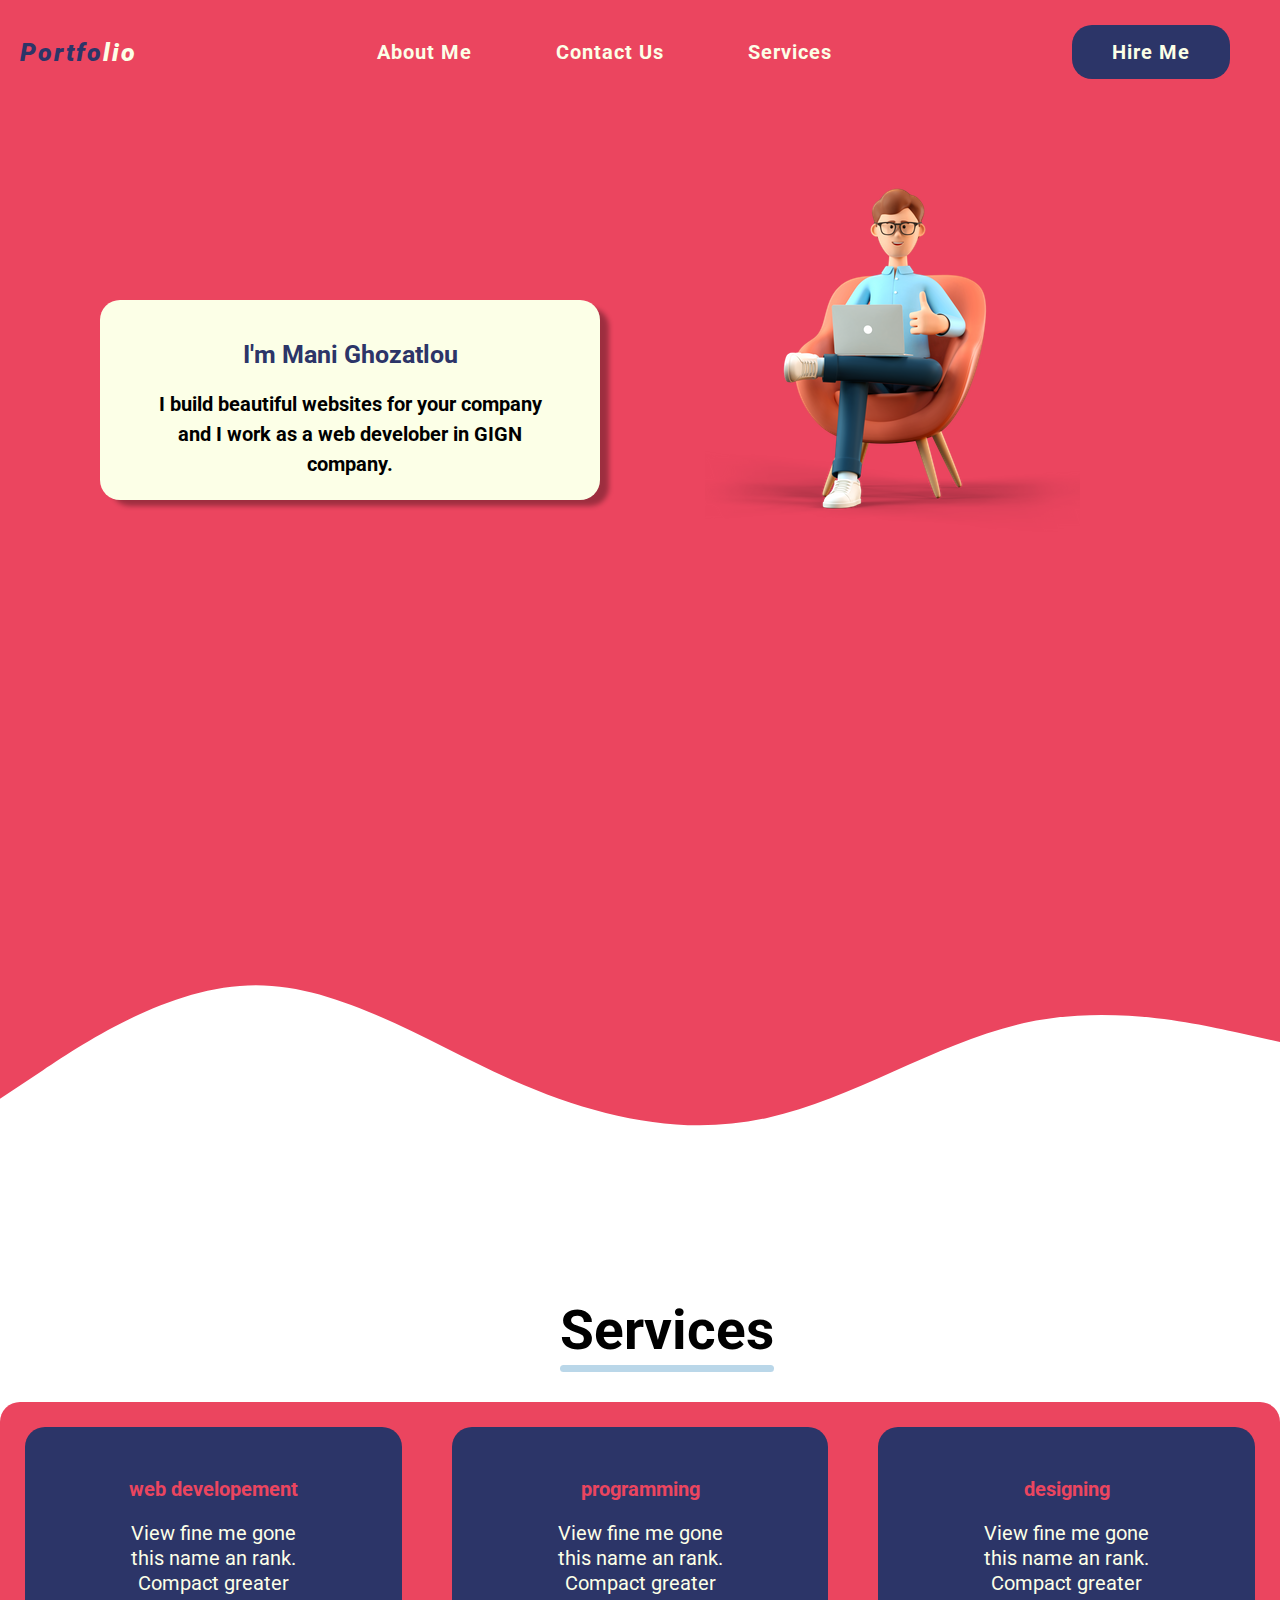
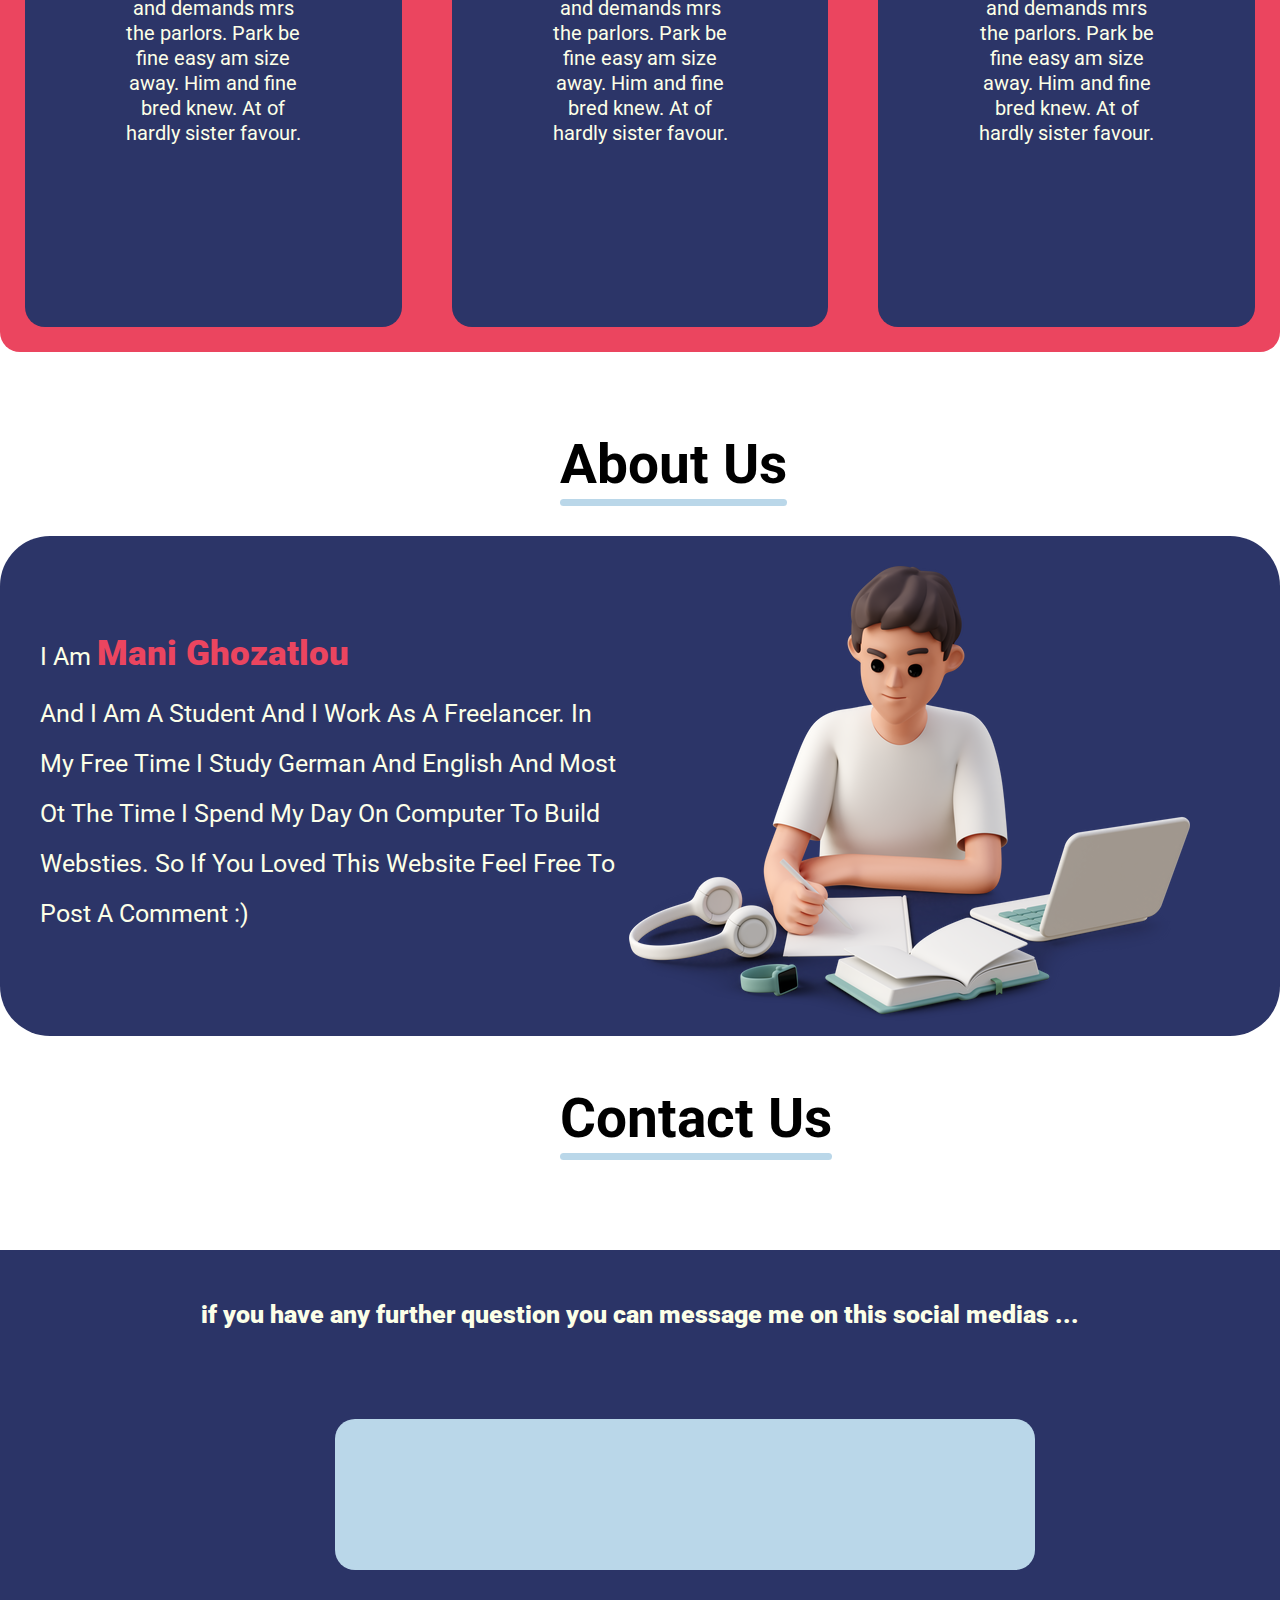
==== index.html @ 06bd89db "Update index.html" ====
<!DOCTYPE html>
<html lang="en">

<head>
    <meta charset="UTF-8">
    <meta http-equiv="X-UA-Compatible" content="IE=edge">
    <meta name="viewport" content="width=device-width, initial-scale=1.0">
    <title>portfolio</title>
    <link rel="stylesheet" href="styles.css">
    <link rel="preconnect" href="https://fonts.googleapis.com">
    <link rel="preconnect" href="https://fonts.gstatic.com" crossorigin>
    <link href="https://fonts.googleapis.com/css2?family=Roboto&display=swap" rel="stylesheet">
    <link rel="stylesheet" href="https://cdnjs.cloudflare.com/ajax/libs/font-awesome/6.2.1/css/all.min.css"
        integrity="sha512-MV7K8+y+gLIBoVD59lQIYicR65iaqukzvf/nwasF0nqhPay5w/9lJmVM2hMDcnK1OnMGCdVK+iQrJ7lzPJQd1w=="
        crossorigin="anonymous" referrerpolicy="no-referrer" />
    <link rel="icon" href="favicon.ico">
</head>

<body>
    <div class="header">
        <nav>
            <h3>Portfo<span>lio</span></h3>
            <ul>
                <li><a href="#about-sec">About Me</a></li>
                <li><a href="#contact-sec">Contact Us</a></li>
                <li><a href="#service-sec">Services</a></li>
            </ul>
            <a class="hire-btn" href="#">Hire Me</a>
        </nav>
        <div class="text-content">
            <h2>I'm Mani Ghozatlou</h2>
            <p>I build beautiful websites for your company and I work as a web develober in GIGN company.</p>
        </div>
        <img class="man-pic" src="man.png">
    </div>
    <img src="wave.svg">

    <!-----------services section-------------->

    <div id="service-sec" class="services">
        <h2 class="title">Services</h2>
        <div class="box">
            <div class="card">
                <i class="fa-regular fa-user"></i>
                <h3>web developement</h3>
                <p>View fine me gone this name an rank. Compact greater and demands mrs the parlors. Park be fine easy
                    am size away. Him and fine bred knew. At of hardly sister favour.</p>
            </div>
            <div class="card">
                <i class="fa-regular fa-bell"></i>
                <h3>programming</h3>
                <p>View fine me gone this name an rank. Compact greater and demands mrs the parlors. Park be fine easy
                    am size away. Him and fine bred knew. At of hardly sister favour.</p>
            </div>
            <div class="card">
                <i class="fa-solid fa-bars"></i>
                <h3>designing</h3>
                <p>View fine me gone this name an rank. Compact greater and demands mrs the parlors. Park be fine easy
                    am size away. Him and fine bred knew. At of hardly sister favour.</p>

            </div>
        </div>
    </div>

    <!-----------About us section-------------->

    <h2 class="title">About Us</h2>
    <div id="about-sec" class="about">
        <div class="container">
            <img src="study.png" alt="">
            <p>I am <span>Mani Ghozatlou</span><br> and i am a student and i work as a freelancer. in my free time i
                study german and english and most ot the time i spend my day on computer to build websties. so if you
                loved this website feel free to post a comment :) </p>
        </div>
    </div>
    <!-----------Contact us section-------------->

    <h2 class="title">Contact Us</h2>
    <div id="contact-sec" class="contact">
        <div class="contact-container">
            <p>if you have any further question you can message me on this social medias ... </p>
            <div class="social-icons-container">
               <a href="#"><i class="fa-brands fa-telegram"></i></a>
               <a href="#"> <i class="fa-brands fa-instagram"></i></a>
                <a href="#"><i class="fa-brands fa-whatsapp"></i></a>
               <a href="#"> <i class="fa-brands fa-discord"></i></a>
            </div>
        </div>

    </div>
</body>
</html>
---- styles.css ----
*{
    margin: 0;
    padding: 0;
    box-sizing: border-box;
    /* font-family: Arial, Helvetica, sans-serif; */
    font-family: 'Roboto', sans-serif;
    scroll-behavior: smooth;
}
.header{
    width: 100%;
    height: 100vh;
    background-color:#EB455F;
}
nav{
    display: flex;
    align-items: center;
    justify-content: space-between;

}
nav h3{
    color: #2C3568;
    margin-left: 20px;
    font-size: 25px;
    font-weight: 900;
    letter-spacing: 2px;
    font-style: italic;
}
nav span{
    color: #FCFFE7;
}
nav ul li{
    list-style-type: none;
    display: inline-block;
    padding: 40px;
    
}
nav ul li a{
    text-decoration: none;
    color: #FCFFE7;
    font-size: 20px;
    font-weight: bold;
    transition: .5s ease-in-out;
    letter-spacing: 1px;
}
nav ul li a:hover{
    color:#EB455F ;
    background-color: #FCFFE7;
    padding: 25px;
    border-radius: 20px;
}
.hire-btn{
    margin-right: 50px;
    text-decoration: none;
    color: #FCFFE7;
    padding: 15px 40px;
    background-color: #2C3568;
    border-radius: 20px;
    font-size: 20px;
    letter-spacing: 1px;
    font-weight: bold;
    transition: 0.5s ease-in-out ;
}
.hire-btn:hover{
    color: #2C3568;
    background-color: #FCFFE7;
}
.text-content{
    position: absolute;
    left: 100px;
    top: 300px;
    background-color:#FCFFE7;
    text-align: center;
    border-radius: 20px;
    padding: 40px;
    width: 500px;
    height: 200px;
    -webkit-box-shadow: 10px 7px 5px -1px rgba(0,0,0,0.33);
    -moz-box-shadow: 10px 7px 5px -1px rgba(0,0,0,0.33);
    box-shadow: 10px 7px 5px -1px rgba(0,0,0,0.33);
}
.text-content h2{
    margin-bottom: 20px;
    color: #2C3568;
    font-size: 25px;
    font-weight: bolder;
}
.text-content p{
    line-height: 30px;
    font-size:20px;
    font-weight: 700;
}
.man-pic{
    position:absolute;
    right: 200px;
}
/*-------------------------end of Main section--------------------------*/
.services{
    margin-top:10px;
    width: 100%;
    padding: 100px 0px 80px;
}
.title{
    
    display: inline-block;
    position: relative;
    left: 560px;
    text-align: center;
    padding-bottom: 10px;
    font-size: 55px;
    margin-bottom: 30px;
}
.title::before{
    content: "";
    position: absolute;
    background-color: #BAD7E9;
    border-radius: 20px;
    width: 100%;
    height: 7px;
    bottom: 0;
    left: 0;
    transition: width .5s ease-in-out;
}
.box{
    background-color:#EB455F;
    border-radius: 20px;
    display:flex;
    align-items: center;
    justify-content: center;
    min-height: 400px;
}
.card{
   background-color:#2C3568;
   height: 500px;
   width: 400px;
   padding: 50px 100px;
   border-radius: 20px;
   margin: 25px;
   position:relative;
   overflow: hidden;
   text-align: center;
   transition: .5s ease-in-out;
}
.card i {
    font-size: 30px;
    margin-bottom: 20px;
    color:#EB455F;
}
.card h3{
    margin-bottom: 20px;
    font-size: 20px;
    font-weight: bold;
    text-align: center;
    color: #EB455F;
}
.card p{
    line-height: 25px;
    text-align: center;
    font-size: 20px;
    color: #FCFFE7;
}
.card:hover{
    -webkit-box-shadow: 10px 7px 15px 0px rgba(0,0,0,0.75);
    -moz-box-shadow: 10px 7px 15px 0px rgba(0,0,0,0.75);
    box-shadow: 10px 7px 15px 0px rgba(0,0,0,0.75);
    cursor: pointer;

    
}
/*-------------------------end of Service section--------------------------*/
.about{
    width: 100%;
    height: 500px;
    border-radius: 50px;
    background-color: #2C3568;
    margin-bottom: 50px;
}
.container{
    display: flex;
    flex-direction: row-reverse;
    align-items: center;
    justify-content: center;
}
.container img{
    margin-top: 30px;
    margin-right: 90px;
}
.container p{
    text-transform: capitalize;
    margin-left: 40px;
    line-height: 2;
    color: #FCFFE7;
    font-size: 25px;
}
.container span{
    color:#EB455F ;
    font-size: 35px;
    font-weight: 900;
}
/*-------------------------end of About Us section--------------------------*/
.contact{
    background-color: #2B3467;
    padding-top: 50px;
    margin-top: 60px;
    width: 100%;
    height: 400px;
}
.contact-container p{
    color: #FCFFE7;
    text-align: center;
    font-size: 25px;
    font-weight: 900;
}
.social-icons-container{
    background-color: #BAD7E9;
    width: 700px;
    display: flex;
    align-items: center;
    justify-content: center;
    margin-top: 90px;
    position: absolute;
    left: 335px;
    padding: 40px 100px;
    border-radius: 20px;
}
.social-icons-container i{
    font-size: 60px;
    padding: 0 40px;
    transition: .5s ease-in-out;
}
.social-icons-container i:hover{
   transform: rotateY(180deg);
}
.social-icons-container a:nth-child(1) i{
    color:dodgerblue;
}
.social-icons-container a:nth-child(2) i{
    color: #EB455F;
}
.social-icons-container a:nth-child(3) i{
    color:limegreen;
}
.social-icons-container a:nth-child(4) i{
    color:blueviolet;
}
/*-------------------------end of Contact Us section--------------------------*/
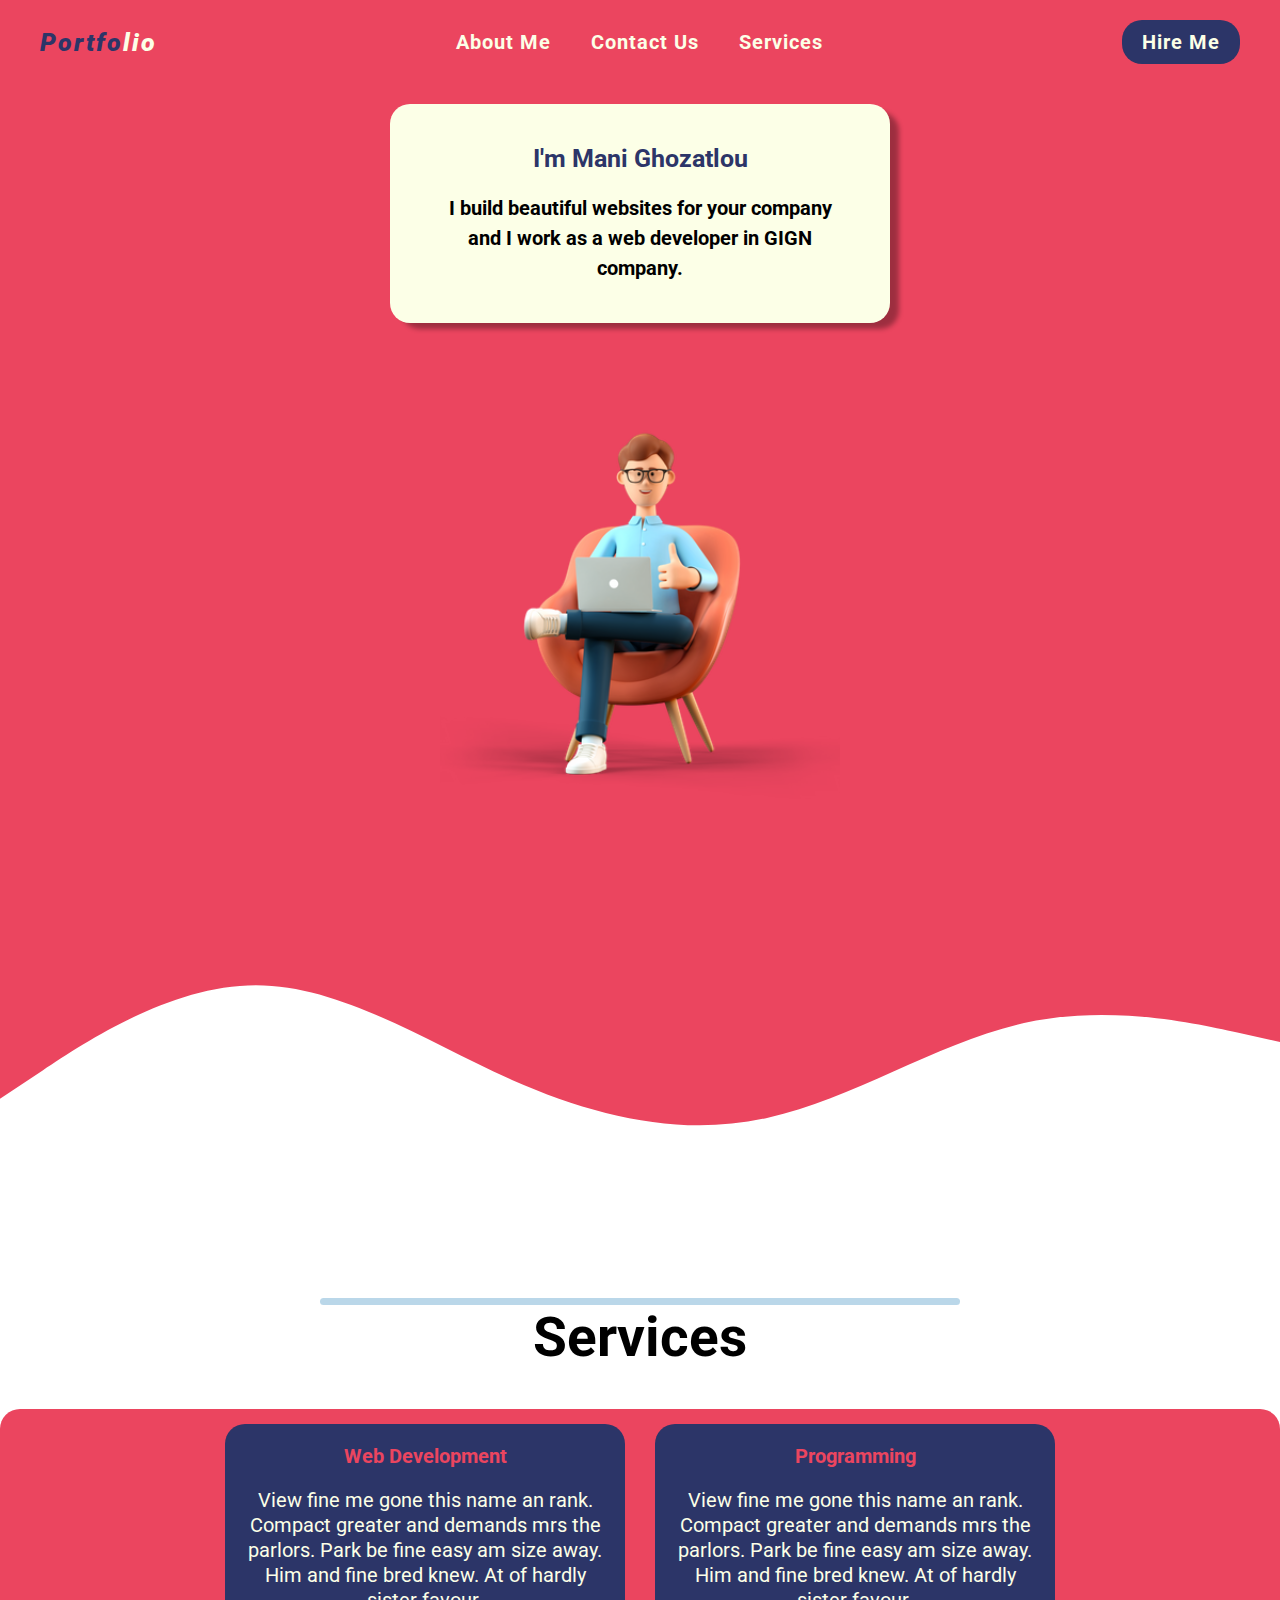
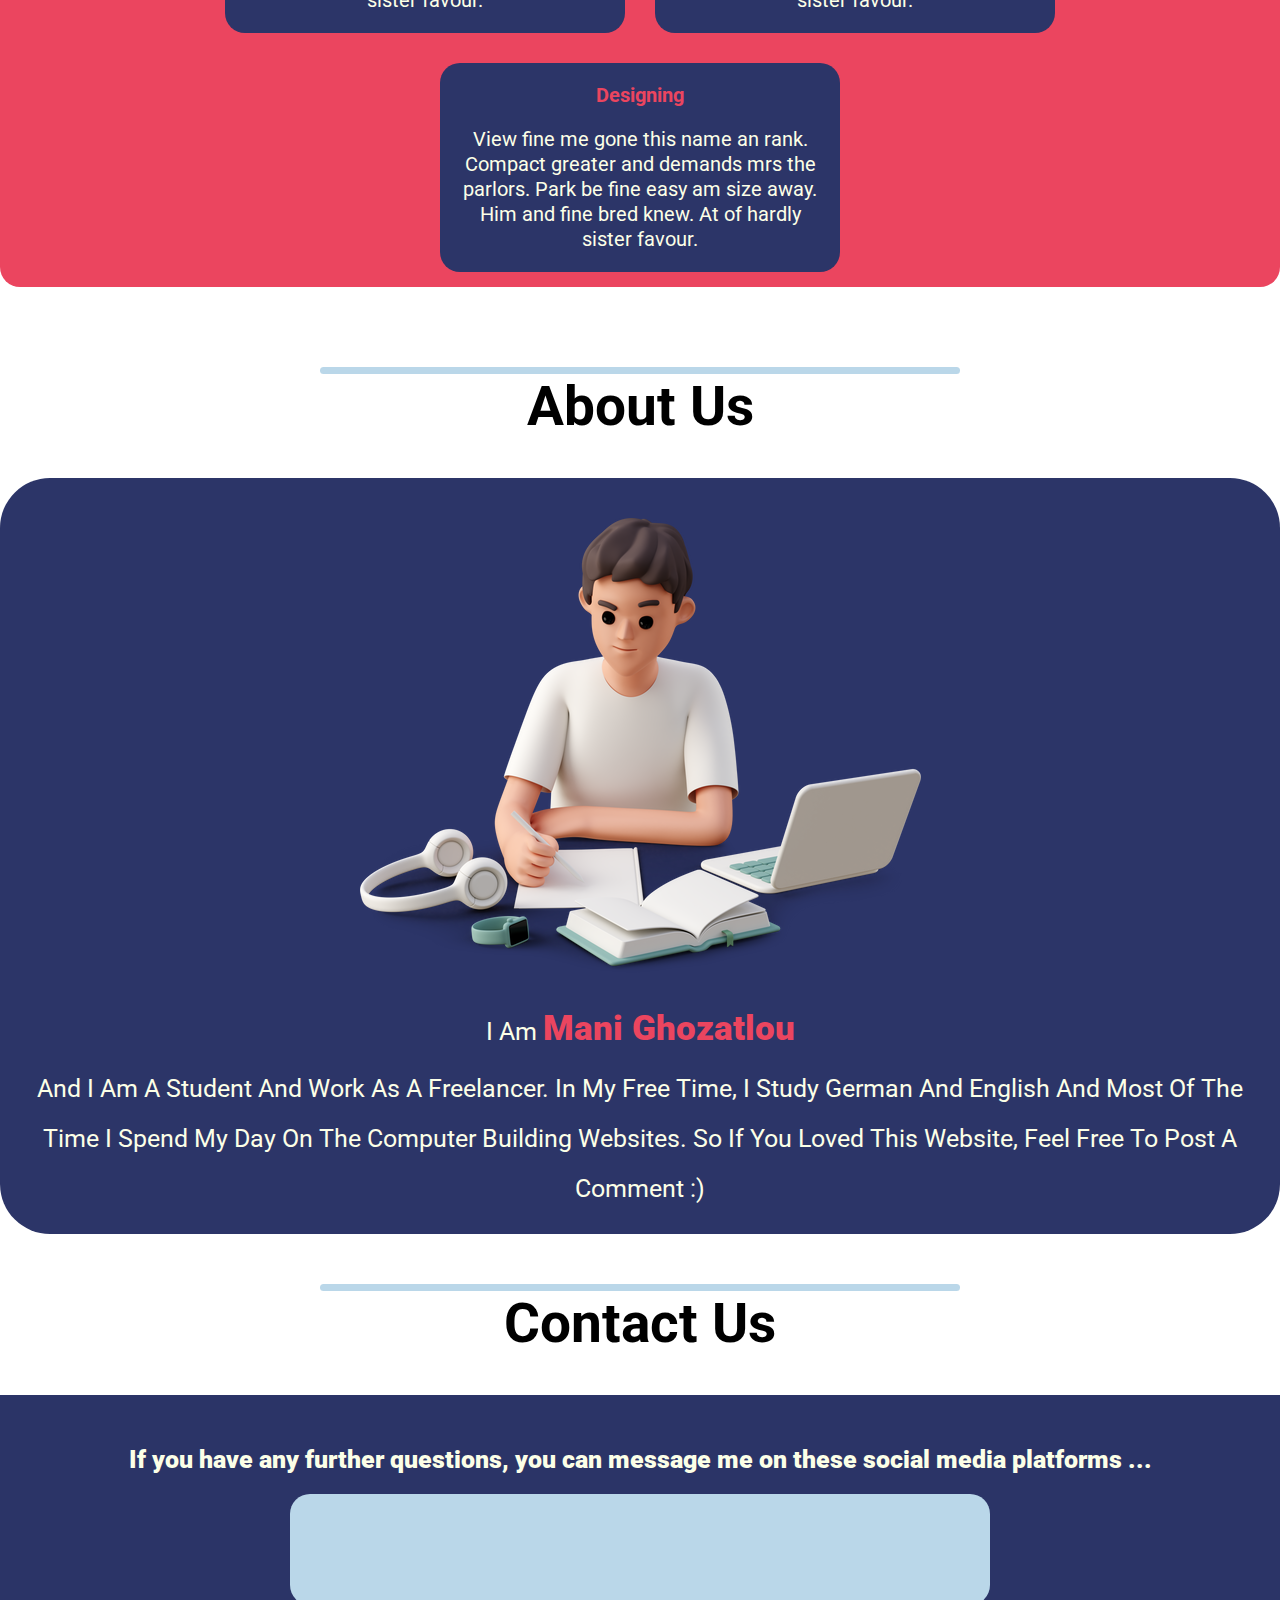
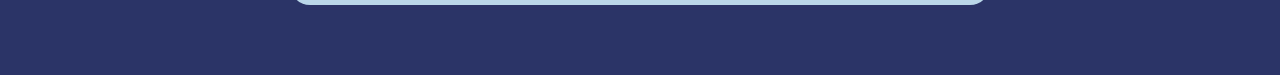
==== commit 6878245e: "index.html" ====
--- a/index.html
+++ b/index.html
@@ -5,7 +5,7 @@
     <meta charset="UTF-8">
     <meta http-equiv="X-UA-Compatible" content="IE=edge">
     <meta name="viewport" content="width=device-width, initial-scale=1.0">
-    <title>portfolio</title>
+    <title>Portfolio</title>
     <link rel="stylesheet" href="styles.css">
     <link rel="preconnect" href="https://fonts.googleapis.com">
     <link rel="preconnect" href="https://fonts.gstatic.com" crossorigin>
@@ -29,11 +29,11 @@
         </nav>
         <div class="text-content">
             <h2>I'm Mani Ghozatlou</h2>
-            <p>I build beautiful websites for your company and I work as a web develober in GIGN company.</p>
+            <p>I build beautiful websites for your company and I work as a web developer in GIGN company.</p>
         </div>
-        <img class="man-pic" src="man.png">
+        <img class="man-pic" src="man.png" alt="Man">
     </div>
-    <img src="wave.svg">
+    <img src="wave.svg" alt="Wave">
 
     <!-----------services section-------------->
 
@@ -42,22 +42,21 @@
         <div class="box">
             <div class="card">
                 <i class="fa-regular fa-user"></i>
-                <h3>web developement</h3>
+                <h3>Web Development</h3>
                 <p>View fine me gone this name an rank. Compact greater and demands mrs the parlors. Park be fine easy
                     am size away. Him and fine bred knew. At of hardly sister favour.</p>
             </div>
             <div class="card">
                 <i class="fa-regular fa-bell"></i>
-                <h3>programming</h3>
+                <h3>Programming</h3>
                 <p>View fine me gone this name an rank. Compact greater and demands mrs the parlors. Park be fine easy
                     am size away. Him and fine bred knew. At of hardly sister favour.</p>
             </div>
             <div class="card">
                 <i class="fa-solid fa-bars"></i>
-                <h3>designing</h3>
+                <h3>Designing</h3>
                 <p>View fine me gone this name an rank. Compact greater and demands mrs the parlors. Park be fine easy
                     am size away. Him and fine bred knew. At of hardly sister favour.</p>
-
             </div>
         </div>
     </div>
@@ -67,10 +66,10 @@
     <h2 class="title">About Us</h2>
     <div id="about-sec" class="about">
         <div class="container">
-            <img src="study.png" alt="">
-            <p>I am <span>Mani Ghozatlou</span><br> and i am a student and i work as a freelancer. in my free time i
-                study german and english and most ot the time i spend my day on computer to build websties. so if you
-                loved this website feel free to post a comment :) </p>
+            <img src="study.png" alt="Study">
+            <p>I am <span>Mani Ghozatlou</span><br> and I am a student and work as a freelancer. In my free time, I
+                study German and English and most of the time I spend my day on the computer building websites. So if you
+                loved this website, feel free to post a comment :)</p>
         </div>
     </div>
     <!-----------Contact us section-------------->
@@ -78,15 +77,14 @@
     <h2 class="title">Contact Us</h2>
     <div id="contact-sec" class="contact">
         <div class="contact-container">
-            <p>if you have any further question you can message me on this social medias ... </p>
+            <p>If you have any further questions, you can message me on these social media platforms ... </p>
             <div class="social-icons-container">
                <a href="#"><i class="fa-brands fa-telegram"></i></a>
-               <a href="#"> <i class="fa-brands fa-instagram"></i></a>
+               <a href="#"><i class="fa-brands fa-instagram"></i></a>
                 <a href="#"><i class="fa-brands fa-whatsapp"></i></a>
-               <a href="#"> <i class="fa-brands fa-discord"></i></a>
+               <a href="#"><i class="fa-brands fa-discord"></i></a>
             </div>
         </div>
-
     </div>
 </body>
 </html>
--- a/styles.css
+++ b/styles.css
@@ -1,23 +1,23 @@
-*{
+* {
     margin: 0;
     padding: 0;
     box-sizing: border-box;
-    /* font-family: Arial, Helvetica, sans-serif; */
     font-family: 'Roboto', sans-serif;
     scroll-behavior: smooth;
 }
-.header{
+.header {
     width: 100%;
     height: 100vh;
-    background-color:#EB455F;
-}
-nav{
+    background-color: #EB455F;
+}
+nav {
     display: flex;
     align-items: center;
     justify-content: space-between;
-
-}
-nav h3{
+    flex-wrap: wrap;
+    padding: 20px;
+}
+nav h3 {
     color: #2C3568;
     margin-left: 20px;
     font-size: 25px;
@@ -25,16 +25,20 @@
     letter-spacing: 2px;
     font-style: italic;
 }
-nav span{
-    color: #FCFFE7;
-}
-nav ul li{
+nav span {
+    color: #FCFFE7;
+}
+nav ul {
+    display: flex;
+    flex-wrap: wrap;
+    margin: 0;
+    padding: 0;
+}
+nav ul li {
     list-style-type: none;
-    display: inline-block;
-    padding: 40px;
-    
-}
-nav ul li a{
+    padding: 10px 20px;
+}
+nav ul li a {
     text-decoration: none;
     color: #FCFFE7;
     font-size: 20px;
@@ -42,204 +46,280 @@
     transition: .5s ease-in-out;
     letter-spacing: 1px;
 }
-nav ul li a:hover{
-    color:#EB455F ;
+nav ul li a:hover {
+    color: #EB455F;
     background-color: #FCFFE7;
-    padding: 25px;
-    border-radius: 20px;
-}
-.hire-btn{
-    margin-right: 50px;
+    padding: 10px 20px;
+    border-radius: 20px;
+}
+.hire-btn {
+    margin-right: 20px;
     text-decoration: none;
     color: #FCFFE7;
-    padding: 15px 40px;
+    padding: 10px 20px;
     background-color: #2C3568;
     border-radius: 20px;
     font-size: 20px;
     letter-spacing: 1px;
     font-weight: bold;
-    transition: 0.5s ease-in-out ;
-}
-.hire-btn:hover{
+    transition: 0.5s ease-in-out;
+}
+.hire-btn:hover {
     color: #2C3568;
     background-color: #FCFFE7;
 }
-.text-content{
-    position: absolute;
-    left: 100px;
-    top: 300px;
-    background-color:#FCFFE7;
+.text-content {
+    background-color: #FCFFE7;
     text-align: center;
     border-radius: 20px;
     padding: 40px;
-    width: 500px;
-    height: 200px;
-    -webkit-box-shadow: 10px 7px 5px -1px rgba(0,0,0,0.33);
-    -moz-box-shadow: 10px 7px 5px -1px rgba(0,0,0,0.33);
-    box-shadow: 10px 7px 5px -1px rgba(0,0,0,0.33);
-}
-.text-content h2{
+    width: 90%;
+    max-width: 500px;
+    margin: 20px auto;
+    box-shadow: 10px 7px 5px -1px rgba(0, 0, 0, 0.33);
+}
+.text-content h2 {
     margin-bottom: 20px;
     color: #2C3568;
     font-size: 25px;
     font-weight: bolder;
 }
-.text-content p{
+.text-content p {
     line-height: 30px;
-    font-size:20px;
+    font-size: 20px;
     font-weight: 700;
 }
-.man-pic{
-    position:absolute;
-    right: 200px;
-}
-/*-------------------------end of Main section--------------------------*/
-.services{
-    margin-top:10px;
+.man-pic {
+    width: 100%;
+    max-width: 400px;
+    margin: 20px auto;
+    display: block;
+}
+.services {
+    margin-top: 10px;
     width: 100%;
     padding: 100px 0px 80px;
 }
-.title{
-    
-    display: inline-block;
-    position: relative;
-    left: 560px;
+.title {
     text-align: center;
     padding-bottom: 10px;
     font-size: 55px;
     margin-bottom: 30px;
 }
-.title::before{
+.title::before {
     content: "";
-    position: absolute;
+    display: block;
+    margin: 0 auto;
     background-color: #BAD7E9;
     border-radius: 20px;
-    width: 100%;
+    width: 50%;
     height: 7px;
-    bottom: 0;
-    left: 0;
     transition: width .5s ease-in-out;
 }
-.box{
-    background-color:#EB455F;
-    border-radius: 20px;
-    display:flex;
+.box {
+    background-color: #EB455F;
+    border-radius: 20px;
+    display: flex;
+    flex-wrap: wrap;
     align-items: center;
     justify-content: center;
     min-height: 400px;
 }
-.card{
-   background-color:#2C3568;
-   height: 500px;
-   width: 400px;
-   padding: 50px 100px;
-   border-radius: 20px;
-   margin: 25px;
-   position:relative;
-   overflow: hidden;
-   text-align: center;
-   transition: .5s ease-in-out;
+.card {
+    background-color: #2C3568;
+    height: auto;
+    width: 90%;
+    max-width: 400px;
+    padding: 20px;
+    border-radius: 20px;
+    margin: 15px;
+    text-align: center;
+    transition: .5s ease-in-out;
 }
 .card i {
     font-size: 30px;
     margin-bottom: 20px;
-    color:#EB455F;
-}
-.card h3{
+    color: #EB455F;
+}
+.card h3 {
     margin-bottom: 20px;
     font-size: 20px;
     font-weight: bold;
     text-align: center;
     color: #EB455F;
 }
-.card p{
+.card p {
     line-height: 25px;
     text-align: center;
     font-size: 20px;
     color: #FCFFE7;
 }
-.card:hover{
-    -webkit-box-shadow: 10px 7px 15px 0px rgba(0,0,0,0.75);
-    -moz-box-shadow: 10px 7px 15px 0px rgba(0,0,0,0.75);
-    box-shadow: 10px 7px 15px 0px rgba(0,0,0,0.75);
+.card:hover {
+    box-shadow: 10px 7px 15px 0px rgba(0, 0, 0, 0.75);
     cursor: pointer;
-
-    
-}
-/*-------------------------end of Service section--------------------------*/
-.about{
-    width: 100%;
-    height: 500px;
+}
+.about {
+    width: 100%;
     border-radius: 50px;
     background-color: #2C3568;
     margin-bottom: 50px;
-}
-.container{
-    display: flex;
-    flex-direction: row-reverse;
+    padding: 20px;
+}
+.container {
+    display: flex;
+    flex-direction: column;
+    align-items: center;
+    text-align: center;
+}
+.container img {
+    max-width: 100%;
+    height: auto;
+    margin: 20px 0;
+}
+.container p {
+    text-transform: capitalize;
+    line-height: 2;
+    color: #FCFFE7;
+    font-size: 25px;
+}
+.container span {
+    color: #EB455F;
+    font-size: 35px;
+    font-weight: 900;
+}
+.contact {
+    background-color: #2B3467;
+    padding: 50px 20px;
+    width: 100%;
+    height: auto;
+}
+.contact-container p {
+    color: #FCFFE7;
+    text-align: center;
+    font-size: 25px;
+    font-weight: 900;
+}
+.social-icons-container {
+    background-color: #BAD7E9;
+    width: 90%;
+    max-width: 700px;
+    display: flex;
     align-items: center;
     justify-content: center;
-}
-.container img{
-    margin-top: 30px;
-    margin-right: 90px;
-}
-.container p{
-    text-transform: capitalize;
-    margin-left: 40px;
-    line-height: 2;
-    color: #FCFFE7;
-    font-size: 25px;
-}
-.container span{
-    color:#EB455F ;
-    font-size: 35px;
-    font-weight: 900;
-}
-/*-------------------------end of About Us section--------------------------*/
-.contact{
-    background-color: #2B3467;
-    padding-top: 50px;
-    margin-top: 60px;
-    width: 100%;
-    height: 400px;
-}
-.contact-container p{
-    color: #FCFFE7;
-    text-align: center;
-    font-size: 25px;
-    font-weight: 900;
-}
-.social-icons-container{
-    background-color: #BAD7E9;
-    width: 700px;
-    display: flex;
-    align-items: center;
-    justify-content: center;
-    margin-top: 90px;
-    position: absolute;
-    left: 335px;
-    padding: 40px 100px;
-    border-radius: 20px;
-}
-.social-icons-container i{
+    margin: 20px auto;
+    padding: 20px;
+    border-radius: 20px;
+}
+.social-icons-container i {
     font-size: 60px;
-    padding: 0 40px;
+    padding: 0 20px;
     transition: .5s ease-in-out;
 }
-.social-icons-container i:hover{
-   transform: rotateY(180deg);
-}
-.social-icons-container a:nth-child(1) i{
-    color:dodgerblue;
-}
-.social-icons-container a:nth-child(2) i{
-    color: #EB455F;
-}
-.social-icons-container a:nth-child(3) i{
-    color:limegreen;
-}
-.social-icons-container a:nth-child(4) i{
-    color:blueviolet;
-}
-/*-------------------------end of Contact Us section--------------------------*/
+.social-icons-container i:hover {
+    transform: rotateY(180deg);
+}
+.social-icons-container a:nth-child(1) i {
+    color: dodgerblue;
+}
+.social-icons-container a:nth-child(2) i {
+    color: #EB455F;
+}
+.social-icons-container a:nth-child(3) i {
+    color: limegreen;
+}
+.social-icons-container a:nth-child(4) i {
+    color: blueviolet;
+}
+
+/* Media Queries */
+@media (max-width: 768px) {
+    .text-content {
+        left: 10px;
+        right: 10px;
+        width: auto;
+    }
+
+    .title {
+        font-size: 40px;
+    }
+
+    nav ul {
+        flex-direction: column;
+    }
+
+    nav ul li {
+        padding: 10px;
+    }
+
+    nav ul li a {
+        font-size: 18px;
+    }
+
+    .hire-btn {
+        margin: 20px auto;
+        padding: 10px 20px;
+    }
+
+    .box {
+        flex-direction: column;
+        padding: 10px;
+    }
+
+    .contact-container p {
+        font-size: 20px;
+    }
+
+    .social-icons-container {
+        width: auto;
+        padding: 20px;
+    }
+
+    .social-icons-container i {
+        font-size: 40px;
+        padding: 0 10px;
+    }
+}
+
+@media (max-width: 480px) {
+    nav h3 {
+        font-size: 20px;
+        margin-left: 10px;
+    }
+
+    .title {
+        font-size: 30px;
+    }
+
+    .text-content h2 {
+        font-size: 20px;
+    }
+
+    .text-content p {
+        font-size: 18px;
+    }
+
+    .card h3 {
+        font-size: 18px;
+    }
+
+    .card p {
+        font-size: 18px;
+    }
+
+    .container p {
+        font-size: 20px;
+    }
+
+    .container span {
+        font-size: 25px;
+    }
+
+    .contact-container p {
+        font-size: 18px;
+    }
+
+    .social-icons-container i {
+        font-size: 30px;
+        padding: 0 5px;
+    }
+}
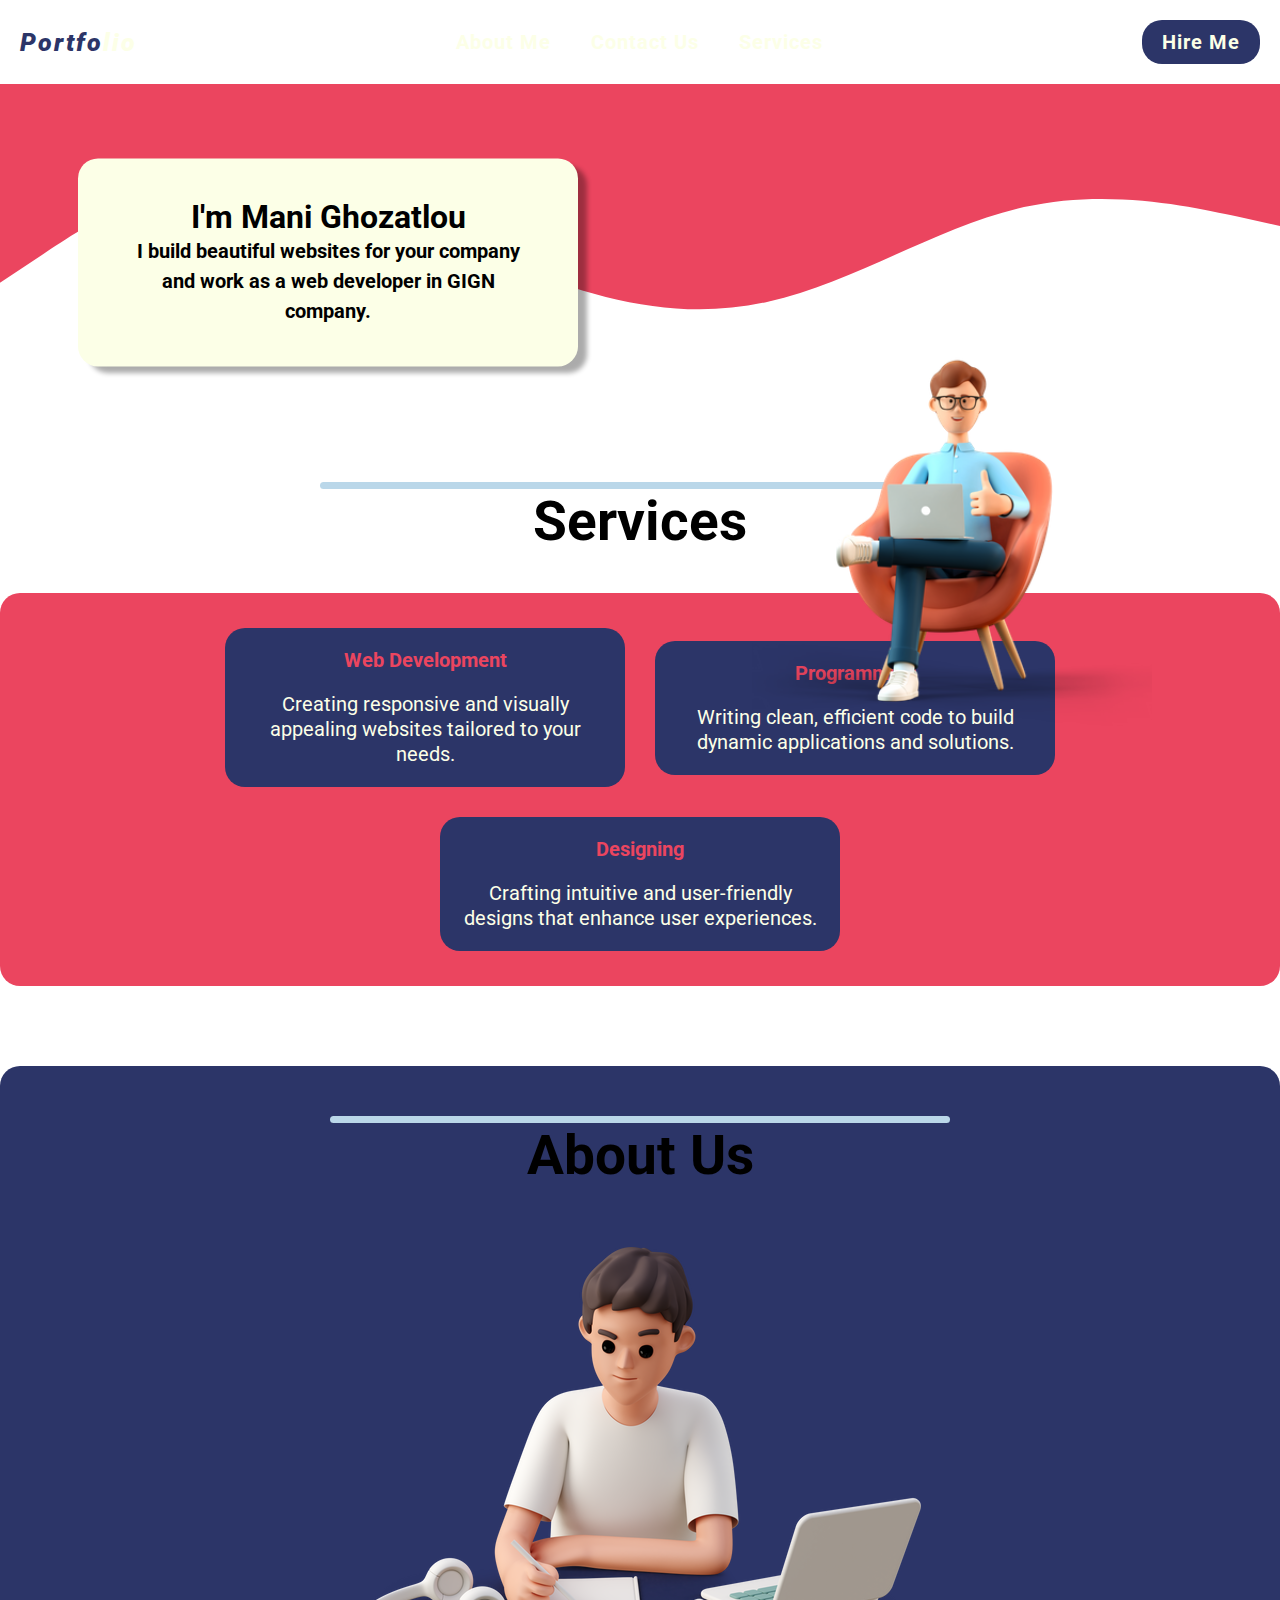
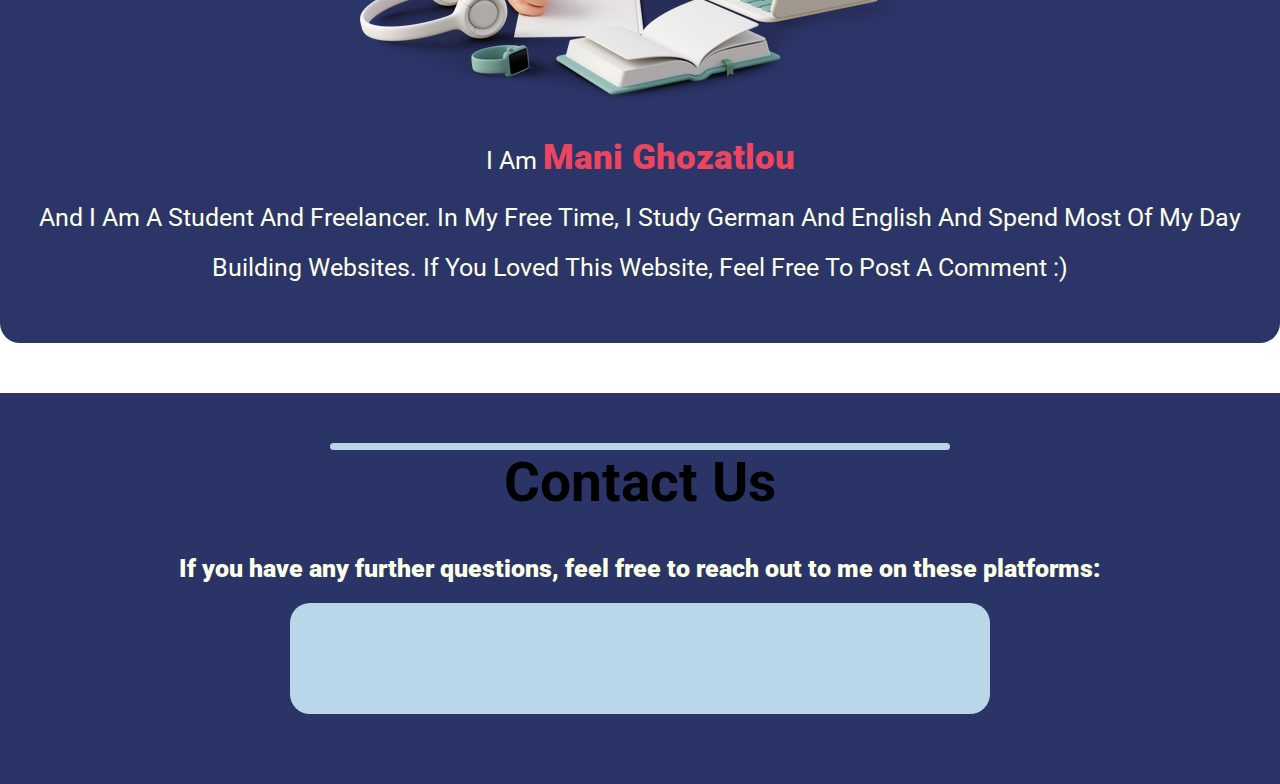
==== commit 5e41d3a4: "index.html" ====
--- a/index.html
+++ b/index.html
@@ -5,6 +5,8 @@
     <meta charset="UTF-8">
     <meta http-equiv="X-UA-Compatible" content="IE=edge">
     <meta name="viewport" content="width=device-width, initial-scale=1.0">
+    <meta name="description" content="Portfolio of Mani Ghozatlou, a web developer and freelancer.">
+    <meta name="keywords" content="portfolio, web developer, freelancer, Mani Ghozatlou">
     <title>Portfolio</title>
     <link rel="stylesheet" href="styles.css">
     <link rel="preconnect" href="https://fonts.googleapis.com">
@@ -17,7 +19,7 @@
 </head>
 
 <body>
-    <div class="header">
+    <header>
         <nav>
             <h3>Portfo<span>lio</span></h3>
             <ul>
@@ -28,63 +30,55 @@
             <a class="hire-btn" href="#">Hire Me</a>
         </nav>
         <div class="text-content">
-            <h2>I'm Mani Ghozatlou</h2>
-            <p>I build beautiful websites for your company and I work as a web developer in GIGN company.</p>
+            <h1>I'm Mani Ghozatlou</h1>
+            <p>I build beautiful websites for your company and work as a web developer in GIGN company.</p>
         </div>
-        <img class="man-pic" src="man.png" alt="Man">
-    </div>
-    <img src="wave.svg" alt="Wave">
+        <img class="man-pic" src="man.png" alt="Image of Mani Ghozatlou, a web developer">
+    </header>
+    <img src="wave.svg" alt="Decorative wave design">
 
-    <!-----------services section-------------->
-
-    <div id="service-sec" class="services">
+    <section id="service-sec" class="services">
         <h2 class="title">Services</h2>
         <div class="box">
             <div class="card">
                 <i class="fa-regular fa-user"></i>
                 <h3>Web Development</h3>
-                <p>View fine me gone this name an rank. Compact greater and demands mrs the parlors. Park be fine easy
-                    am size away. Him and fine bred knew. At of hardly sister favour.</p>
+                <p>Creating responsive and visually appealing websites tailored to your needs.</p>
             </div>
             <div class="card">
                 <i class="fa-regular fa-bell"></i>
                 <h3>Programming</h3>
-                <p>View fine me gone this name an rank. Compact greater and demands mrs the parlors. Park be fine easy
-                    am size away. Him and fine bred knew. At of hardly sister favour.</p>
+                <p>Writing clean, efficient code to build dynamic applications and solutions.</p>
             </div>
             <div class="card">
                 <i class="fa-solid fa-bars"></i>
                 <h3>Designing</h3>
-                <p>View fine me gone this name an rank. Compact greater and demands mrs the parlors. Park be fine easy
-                    am size away. Him and fine bred knew. At of hardly sister favour.</p>
+                <p>Crafting intuitive and user-friendly designs that enhance user experiences.</p>
             </div>
         </div>
-    </div>
+    </section>
 
-    <!-----------About us section-------------->
+    <section id="about-sec" class="about">
+        <h2 class="title">About Us</h2>
+        <div class="container">
+            <img src="study.png" alt="Illustration of a person studying">
+            <p>I am <span>Mani Ghozatlou</span><br> and I am a student and freelancer. In my free time, I study German
+                and English and spend most of my day building websites. If you loved this website, feel free to post a comment :)</p>
+        </div>
+    </section>
 
-    <h2 class="title">About Us</h2>
-    <div id="about-sec" class="about">
-        <div class="container">
-            <img src="study.png" alt="Study">
-            <p>I am <span>Mani Ghozatlou</span><br> and I am a student and work as a freelancer. In my free time, I
-                study German and English and most of the time I spend my day on the computer building websites. So if you
-                loved this website, feel free to post a comment :)</p>
-        </div>
-    </div>
-    <!-----------Contact us section-------------->
-
-    <h2 class="title">Contact Us</h2>
-    <div id="contact-sec" class="contact">
+    <section id="contact-sec" class="contact">
+        <h2 class="title">Contact Us</h2>
         <div class="contact-container">
-            <p>If you have any further questions, you can message me on these social media platforms ... </p>
+            <p>If you have any further questions, feel free to reach out to me on these platforms:</p>
             <div class="social-icons-container">
-               <a href="#"><i class="fa-brands fa-telegram"></i></a>
-               <a href="#"><i class="fa-brands fa-instagram"></i></a>
-                <a href="#"><i class="fa-brands fa-whatsapp"></i></a>
-               <a href="#"><i class="fa-brands fa-discord"></i></a>
+                <a href="https://telegram.org" aria-label="Telegram"><i class="fa-brands fa-telegram"></i></a>
+                <a href="https://instagram.com" aria-label="Instagram"><i class="fa-brands fa-instagram"></i></a>
+                <a href="https://whatsapp.com" aria-label="WhatsApp"><i class="fa-brands fa-whatsapp"></i></a>
+                <a href="https://discord.com" aria-label="Discord"><i class="fa-brands fa-discord"></i></a>
             </div>
         </div>
-    </div>
+    </section>
 </body>
+
 </html>
--- a/styles.css
+++ b/styles.css
@@ -5,39 +5,47 @@
     font-family: 'Roboto', sans-serif;
     scroll-behavior: smooth;
 }
+
 .header {
     width: 100%;
     height: 100vh;
     background-color: #EB455F;
-}
+    position: relative;
+    overflow: hidden;
+}
+
 nav {
     display: flex;
     align-items: center;
     justify-content: space-between;
+    padding: 20px;
     flex-wrap: wrap;
-    padding: 20px;
-}
+}
+
 nav h3 {
     color: #2C3568;
-    margin-left: 20px;
     font-size: 25px;
     font-weight: 900;
     letter-spacing: 2px;
     font-style: italic;
 }
+
 nav span {
     color: #FCFFE7;
 }
+
 nav ul {
     display: flex;
     flex-wrap: wrap;
     margin: 0;
     padding: 0;
 }
+
 nav ul li {
     list-style-type: none;
     padding: 10px 20px;
 }
+
 nav ul li a {
     text-decoration: none;
     color: #FCFFE7;
@@ -46,14 +54,15 @@
     transition: .5s ease-in-out;
     letter-spacing: 1px;
 }
+
 nav ul li a:hover {
     color: #EB455F;
     background-color: #FCFFE7;
     padding: 10px 20px;
     border-radius: 20px;
 }
+
 .hire-btn {
-    margin-right: 20px;
     text-decoration: none;
     color: #FCFFE7;
     padding: 10px 20px;
@@ -64,10 +73,12 @@
     font-weight: bold;
     transition: 0.5s ease-in-out;
 }
+
 .hire-btn:hover {
     color: #2C3568;
     background-color: #FCFFE7;
 }
+
 .text-content {
     background-color: #FCFFE7;
     text-align: center;
@@ -77,35 +88,46 @@
     max-width: 500px;
     margin: 20px auto;
     box-shadow: 10px 7px 5px -1px rgba(0, 0, 0, 0.33);
-}
+    position: absolute;
+    left: 10%;
+    top: 20%;
+    transform: translate(-10%, -20%);
+}
+
 .text-content h2 {
     margin-bottom: 20px;
     color: #2C3568;
     font-size: 25px;
     font-weight: bolder;
 }
+
 .text-content p {
     line-height: 30px;
     font-size: 20px;
     font-weight: 700;
 }
+
 .man-pic {
+    position: absolute;
+    right: 10%;
+    top: 30%;
     width: 100%;
     max-width: 400px;
-    margin: 20px auto;
-    display: block;
-}
+}
+
 .services {
     margin-top: 10px;
     width: 100%;
     padding: 100px 0px 80px;
 }
+
 .title {
     text-align: center;
     padding-bottom: 10px;
     font-size: 55px;
     margin-bottom: 30px;
 }
+
 .title::before {
     content: "";
     display: block;
@@ -116,6 +138,7 @@
     height: 7px;
     transition: width .5s ease-in-out;
 }
+
 .box {
     background-color: #EB455F;
     border-radius: 20px;
@@ -123,8 +146,9 @@
     flex-wrap: wrap;
     align-items: center;
     justify-content: center;
-    min-height: 400px;
-}
+    padding: 20px;
+}
+
 .card {
     background-color: #2C3568;
     height: auto;
@@ -136,11 +160,13 @@
     text-align: center;
     transition: .5s ease-in-out;
 }
+
 .card i {
     font-size: 30px;
     margin-bottom: 20px;
     color: #EB455F;
 }
+
 .card h3 {
     margin-bottom: 20px;
     font-size: 20px;
@@ -148,57 +174,67 @@
     text-align: center;
     color: #EB455F;
 }
+
 .card p {
     line-height: 25px;
     text-align: center;
     font-size: 20px;
     color: #FCFFE7;
 }
+
 .card:hover {
     box-shadow: 10px 7px 15px 0px rgba(0, 0, 0, 0.75);
     cursor: pointer;
 }
+
 .about {
     width: 100%;
-    border-radius: 50px;
     background-color: #2C3568;
     margin-bottom: 50px;
-    padding: 20px;
-}
+    padding: 50px 20px;
+    border-radius: 20px;
+}
+
 .container {
     display: flex;
     flex-direction: column;
     align-items: center;
     text-align: center;
 }
+
 .container img {
     max-width: 100%;
     height: auto;
     margin: 20px 0;
 }
+
 .container p {
     text-transform: capitalize;
     line-height: 2;
     color: #FCFFE7;
     font-size: 25px;
 }
+
 .container span {
     color: #EB455F;
     font-size: 35px;
     font-weight: 900;
 }
+
 .contact {
     background-color: #2B3467;
     padding: 50px 20px;
     width: 100%;
     height: auto;
 }
+
 .contact-container p {
     color: #FCFFE7;
     text-align: center;
     font-size: 25px;
     font-weight: 900;
 }
+
 .social-icons-container {
     background-color: #BAD7E9;
     width: 90%;
@@ -210,23 +246,29 @@
     padding: 20px;
     border-radius: 20px;
 }
+
 .social-icons-container i {
     font-size: 60px;
     padding: 0 20px;
     transition: .5s ease-in-out;
 }
+
 .social-icons-container i:hover {
     transform: rotateY(180deg);
 }
+
 .social-icons-container a:nth-child(1) i {
     color: dodgerblue;
 }
+
 .social-icons-container a:nth-child(2) i {
     color: #EB455F;
 }
+
 .social-icons-container a:nth-child(3) i {
     color: limegreen;
 }
+
 .social-icons-container a:nth-child(4) i {
     color: blueviolet;
 }
@@ -234,9 +276,10 @@
 /* Media Queries */
 @media (max-width: 768px) {
     .text-content {
-        left: 10px;
-        right: 10px;
-        width: auto;
+        left: 5%;
+        right: 5%;
+        top: 10%;
+        transform: translate(-5%, -10%);
     }
 
     .title {
@@ -262,7 +305,6 @@
 
     .box {
         flex-direction: column;
-        padding: 10px;
     }
 
     .contact-container p {
@@ -270,7 +312,7 @@
     }
 
     .social-icons-container {
-        width: auto;
+        width: 95%;
         padding: 20px;
     }
 
@@ -283,7 +325,6 @@
 @media (max-width: 480px) {
     nav h3 {
         font-size: 20px;
-        margin-left: 10px;
     }
 
     .title {
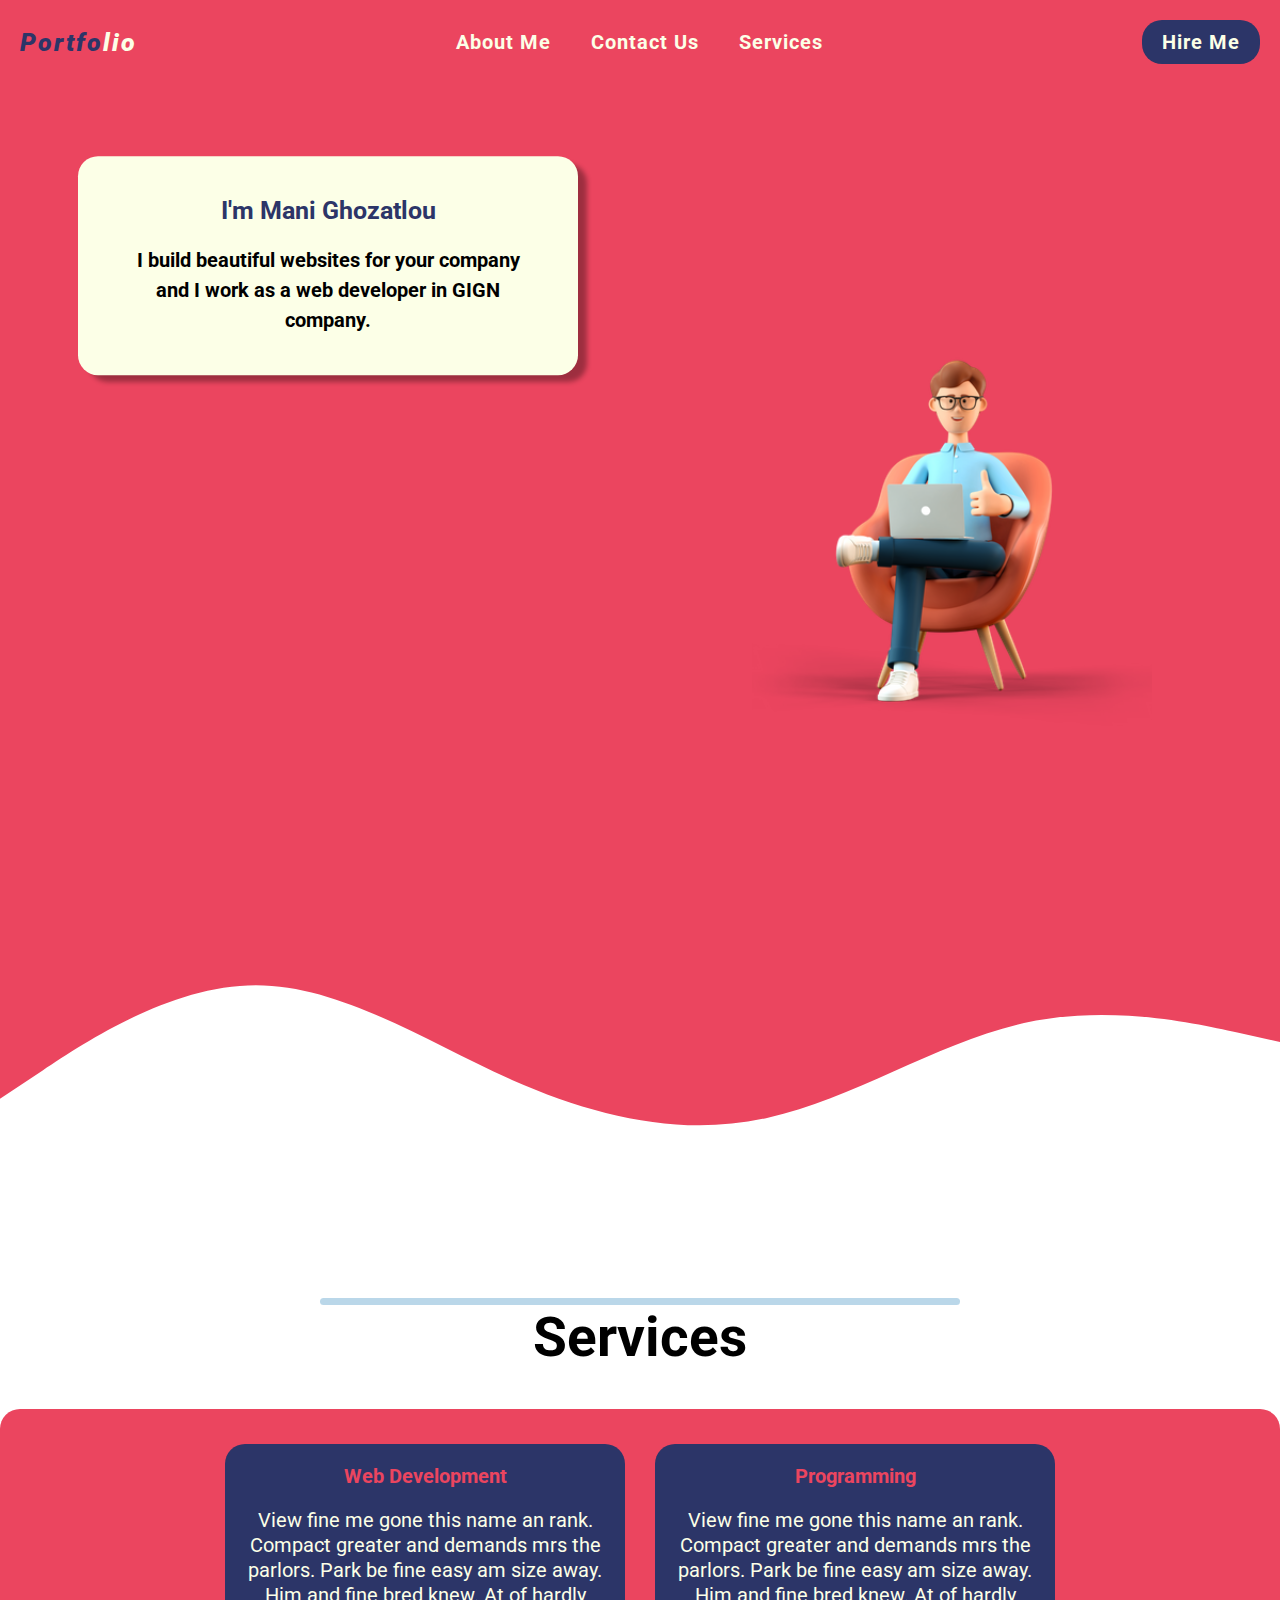
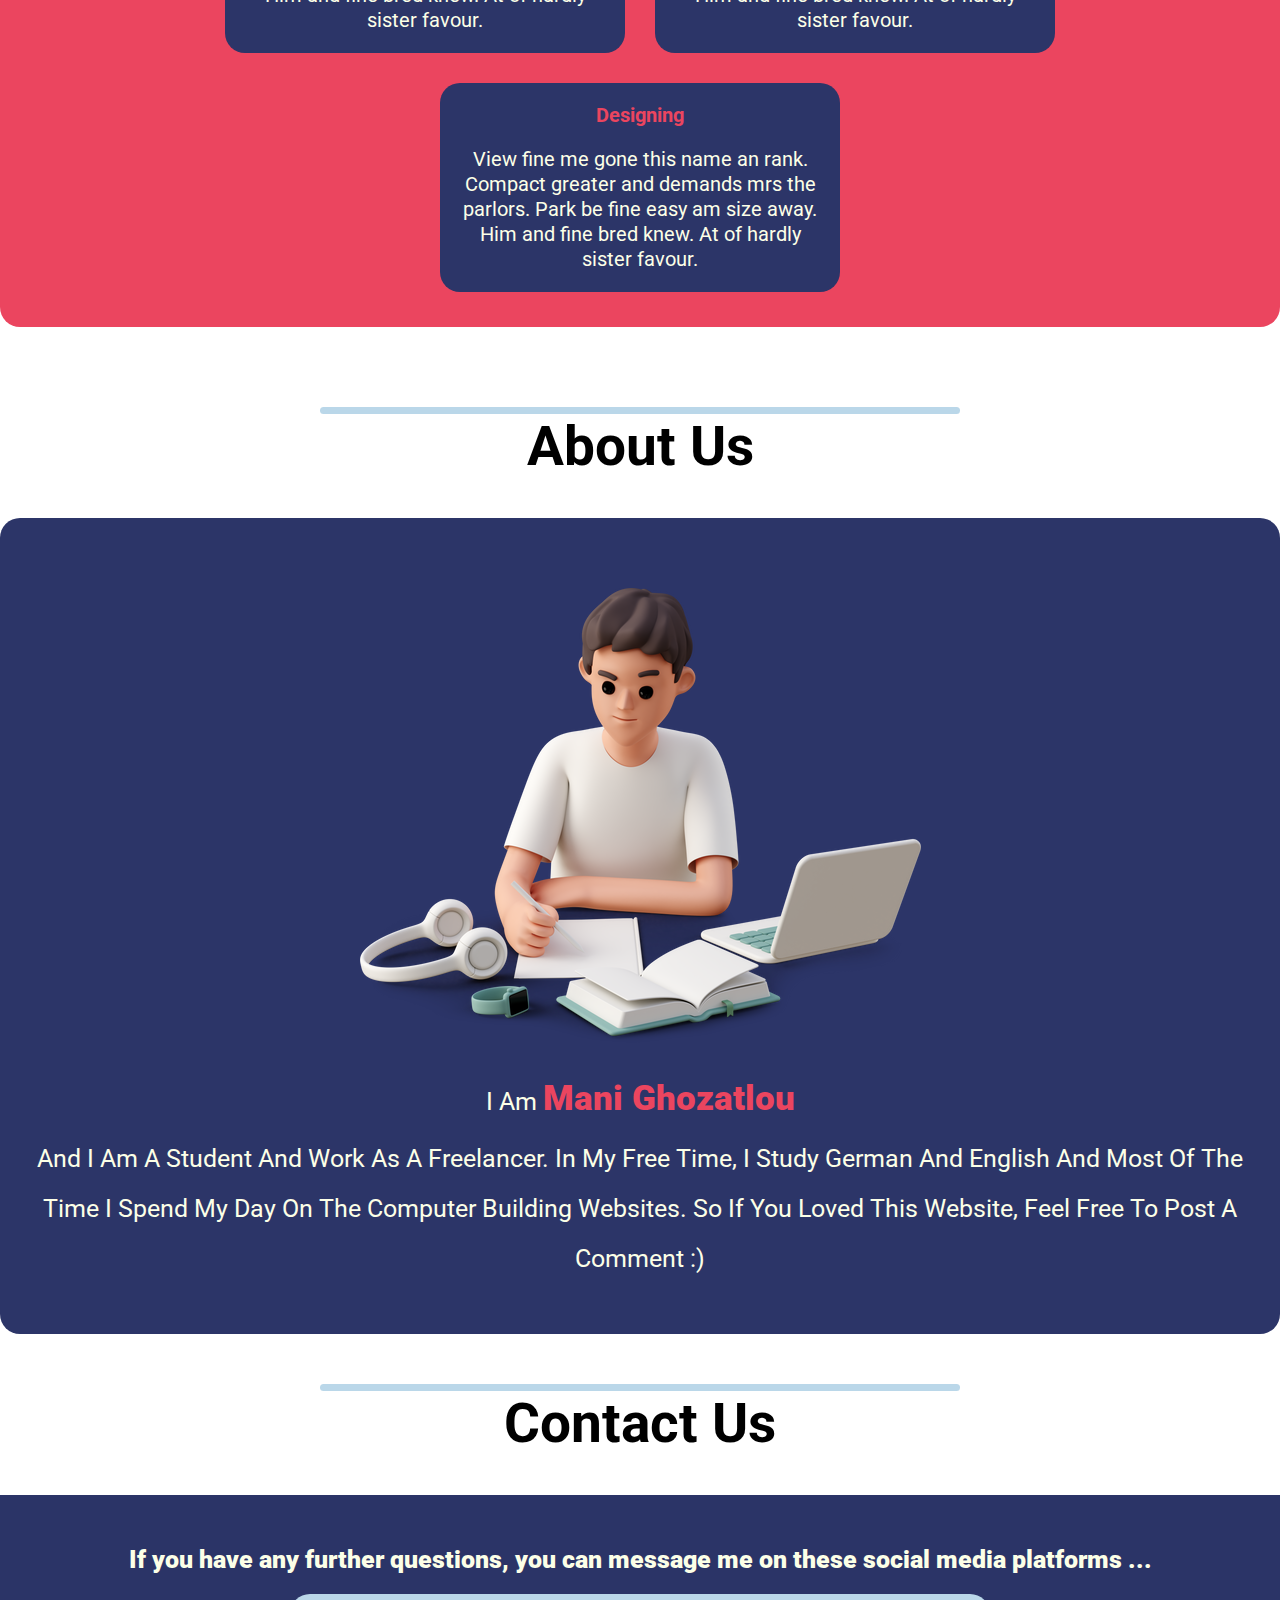
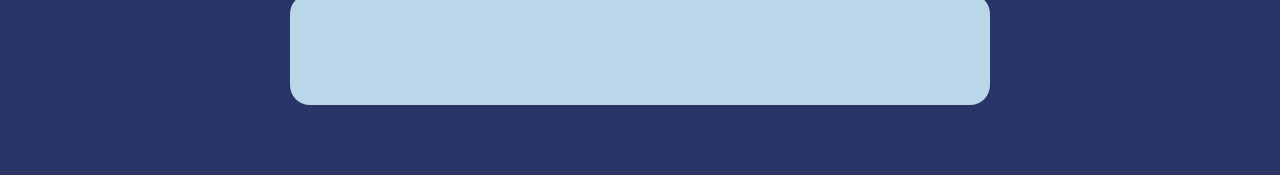
==== commit cd32cc32: "index.html" ====
--- a/index.html
+++ b/index.html
@@ -5,8 +5,6 @@
     <meta charset="UTF-8">
     <meta http-equiv="X-UA-Compatible" content="IE=edge">
     <meta name="viewport" content="width=device-width, initial-scale=1.0">
-    <meta name="description" content="Portfolio of Mani Ghozatlou, a web developer and freelancer.">
-    <meta name="keywords" content="portfolio, web developer, freelancer, Mani Ghozatlou">
     <title>Portfolio</title>
     <link rel="stylesheet" href="styles.css">
     <link rel="preconnect" href="https://fonts.googleapis.com">
@@ -19,7 +17,7 @@
 </head>
 
 <body>
-    <header>
+    <div class="header">
         <nav>
             <h3>Portfo<span>lio</span></h3>
             <ul>
@@ -30,55 +28,63 @@
             <a class="hire-btn" href="#">Hire Me</a>
         </nav>
         <div class="text-content">
-            <h1>I'm Mani Ghozatlou</h1>
-            <p>I build beautiful websites for your company and work as a web developer in GIGN company.</p>
+            <h2>I'm Mani Ghozatlou</h2>
+            <p>I build beautiful websites for your company and I work as a web developer in GIGN company.</p>
         </div>
-        <img class="man-pic" src="man.png" alt="Image of Mani Ghozatlou, a web developer">
-    </header>
-    <img src="wave.svg" alt="Decorative wave design">
+        <img class="man-pic" src="man.png" alt="Man">
+    </div>
+    <img src="wave.svg" alt="Wave">
 
-    <section id="service-sec" class="services">
+    <!-----------services section-------------->
+
+    <div id="service-sec" class="services">
         <h2 class="title">Services</h2>
         <div class="box">
             <div class="card">
                 <i class="fa-regular fa-user"></i>
                 <h3>Web Development</h3>
-                <p>Creating responsive and visually appealing websites tailored to your needs.</p>
+                <p>View fine me gone this name an rank. Compact greater and demands mrs the parlors. Park be fine easy
+                    am size away. Him and fine bred knew. At of hardly sister favour.</p>
             </div>
             <div class="card">
                 <i class="fa-regular fa-bell"></i>
                 <h3>Programming</h3>
-                <p>Writing clean, efficient code to build dynamic applications and solutions.</p>
+                <p>View fine me gone this name an rank. Compact greater and demands mrs the parlors. Park be fine easy
+                    am size away. Him and fine bred knew. At of hardly sister favour.</p>
             </div>
             <div class="card">
                 <i class="fa-solid fa-bars"></i>
                 <h3>Designing</h3>
-                <p>Crafting intuitive and user-friendly designs that enhance user experiences.</p>
+                <p>View fine me gone this name an rank. Compact greater and demands mrs the parlors. Park be fine easy
+                    am size away. Him and fine bred knew. At of hardly sister favour.</p>
             </div>
         </div>
-    </section>
+    </div>
 
-    <section id="about-sec" class="about">
-        <h2 class="title">About Us</h2>
+    <!-----------About us section-------------->
+
+    <h2 class="title">About Us</h2>
+    <div id="about-sec" class="about">
         <div class="container">
-            <img src="study.png" alt="Illustration of a person studying">
-            <p>I am <span>Mani Ghozatlou</span><br> and I am a student and freelancer. In my free time, I study German
-                and English and spend most of my day building websites. If you loved this website, feel free to post a comment :)</p>
+            <img src="study.png" alt="Study">
+            <p>I am <span>Mani Ghozatlou</span><br> and I am a student and work as a freelancer. In my free time, I
+                study German and English and most of the time I spend my day on the computer building websites. So if you
+                loved this website, feel free to post a comment :)</p>
         </div>
-    </section>
+    </div>
+    <!-----------Contact us section-------------->
 
-    <section id="contact-sec" class="contact">
-        <h2 class="title">Contact Us</h2>
+    <h2 class="title">Contact Us</h2>
+    <div id="contact-sec" class="contact">
         <div class="contact-container">
-            <p>If you have any further questions, feel free to reach out to me on these platforms:</p>
+            <p>If you have any further questions, you can message me on these social media platforms ... </p>
             <div class="social-icons-container">
-                <a href="https://telegram.org" aria-label="Telegram"><i class="fa-brands fa-telegram"></i></a>
-                <a href="https://instagram.com" aria-label="Instagram"><i class="fa-brands fa-instagram"></i></a>
-                <a href="https://whatsapp.com" aria-label="WhatsApp"><i class="fa-brands fa-whatsapp"></i></a>
-                <a href="https://discord.com" aria-label="Discord"><i class="fa-brands fa-discord"></i></a>
+               <a href="#"><i class="fa-brands fa-telegram"></i></a>
+               <a href="#"><i class="fa-brands fa-instagram"></i></a>
+                <a href="#"><i class="fa-brands fa-whatsapp"></i></a>
+               <a href="#"><i class="fa-brands fa-discord"></i></a>
             </div>
         </div>
-    </section>
+    </div>
 </body>
-
 </html>
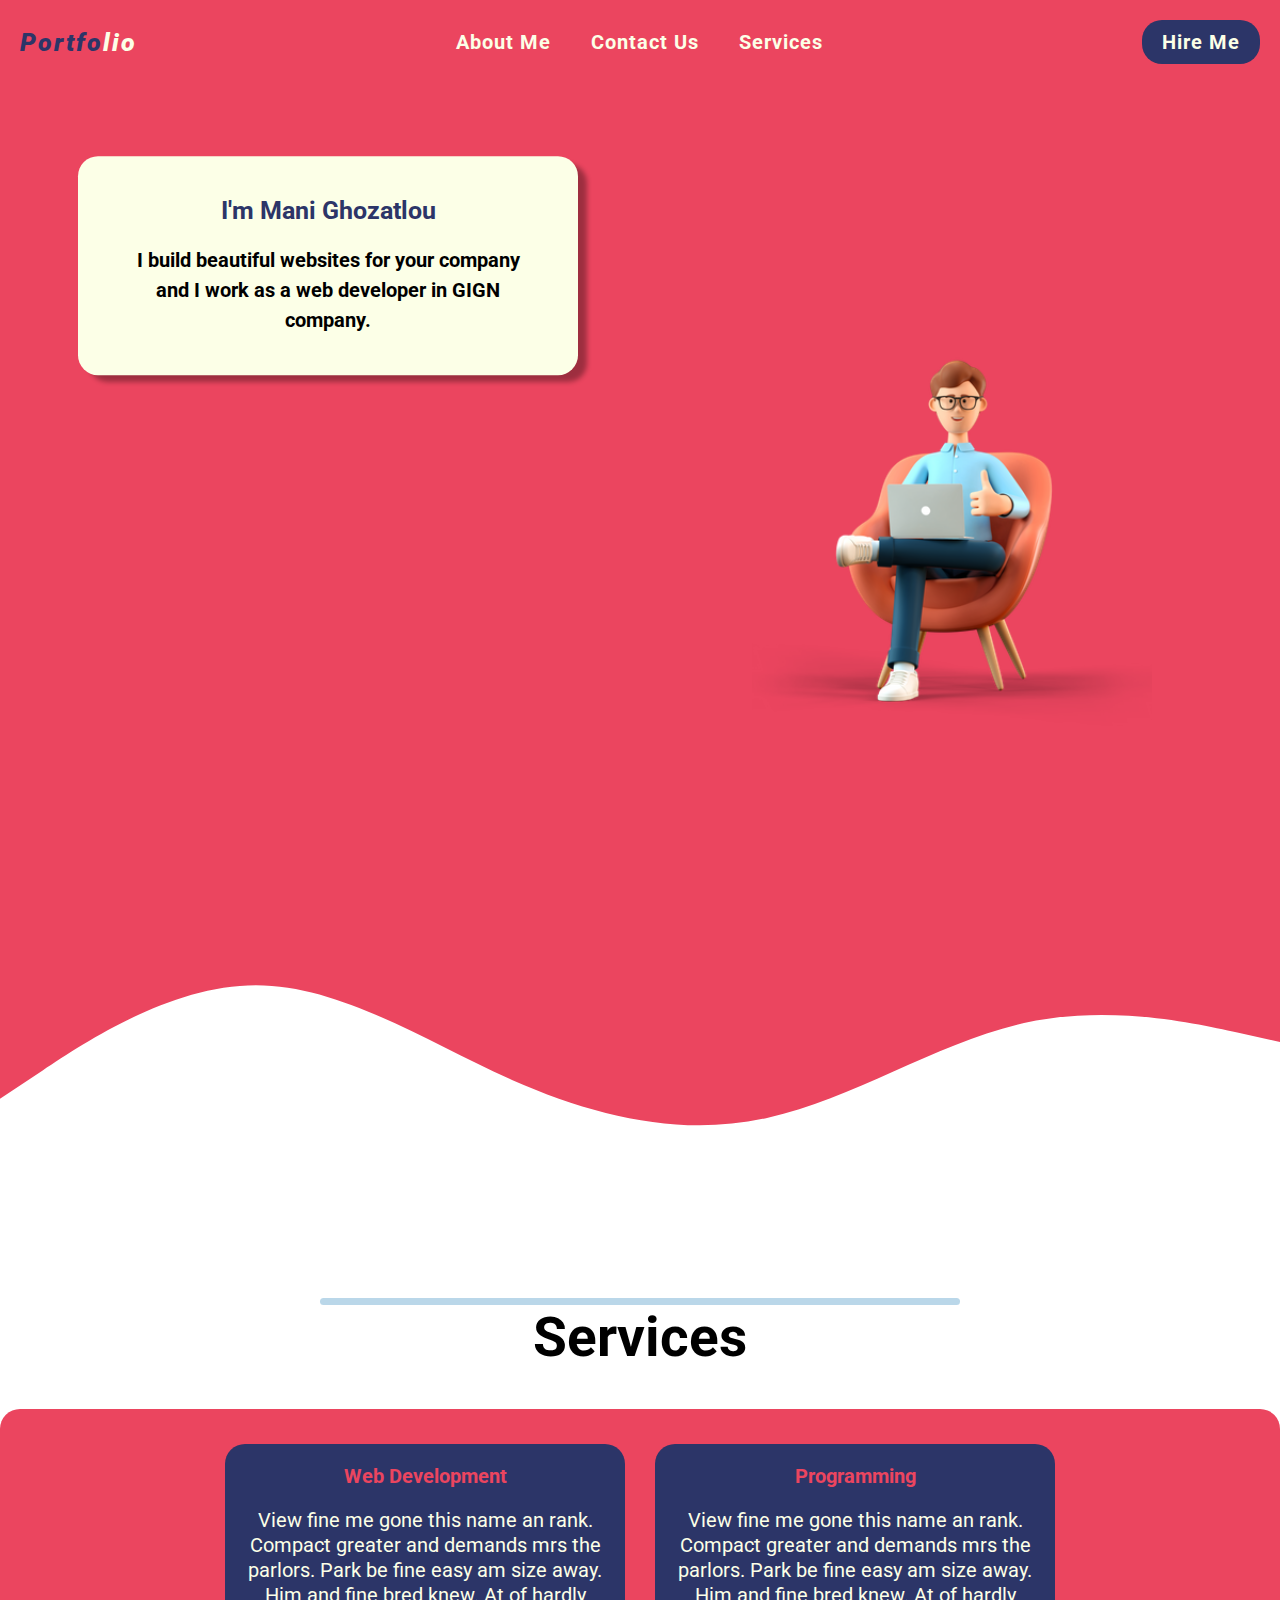
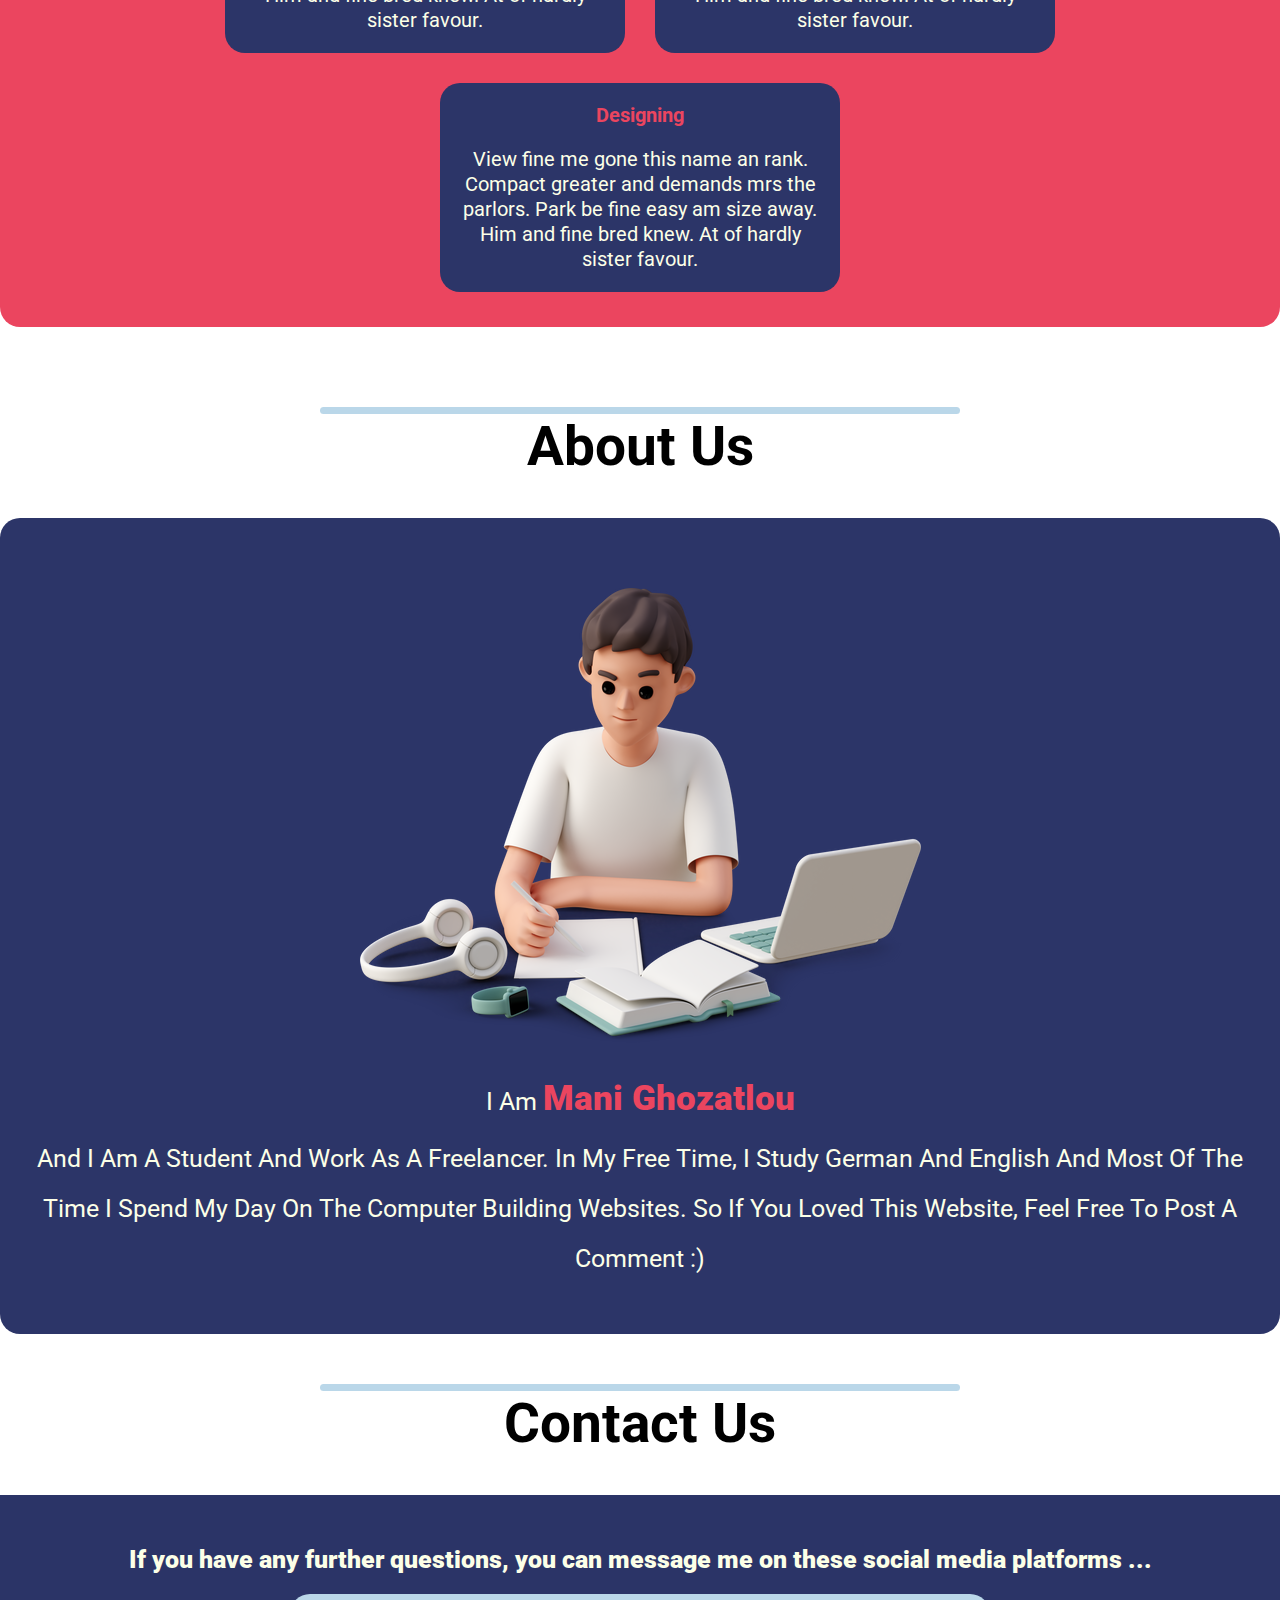
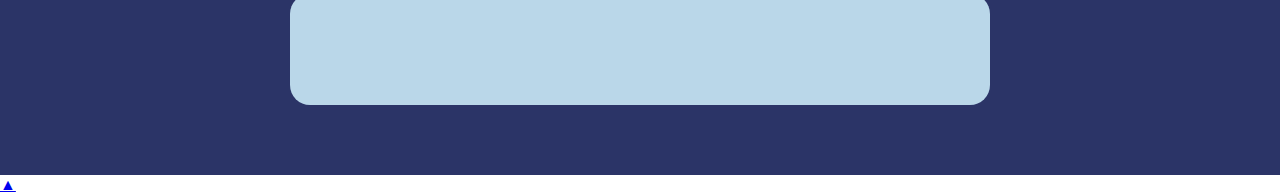
==== commit 31b207aa: "index.html" ====
--- a/index.html
+++ b/index.html
@@ -86,5 +86,9 @@
             </div>
         </div>
     </div>
+    <a href="#" class="back-to-top" title="Go to top">
+    &#x25B2;
+    </a>
+
 </body>
 </html>
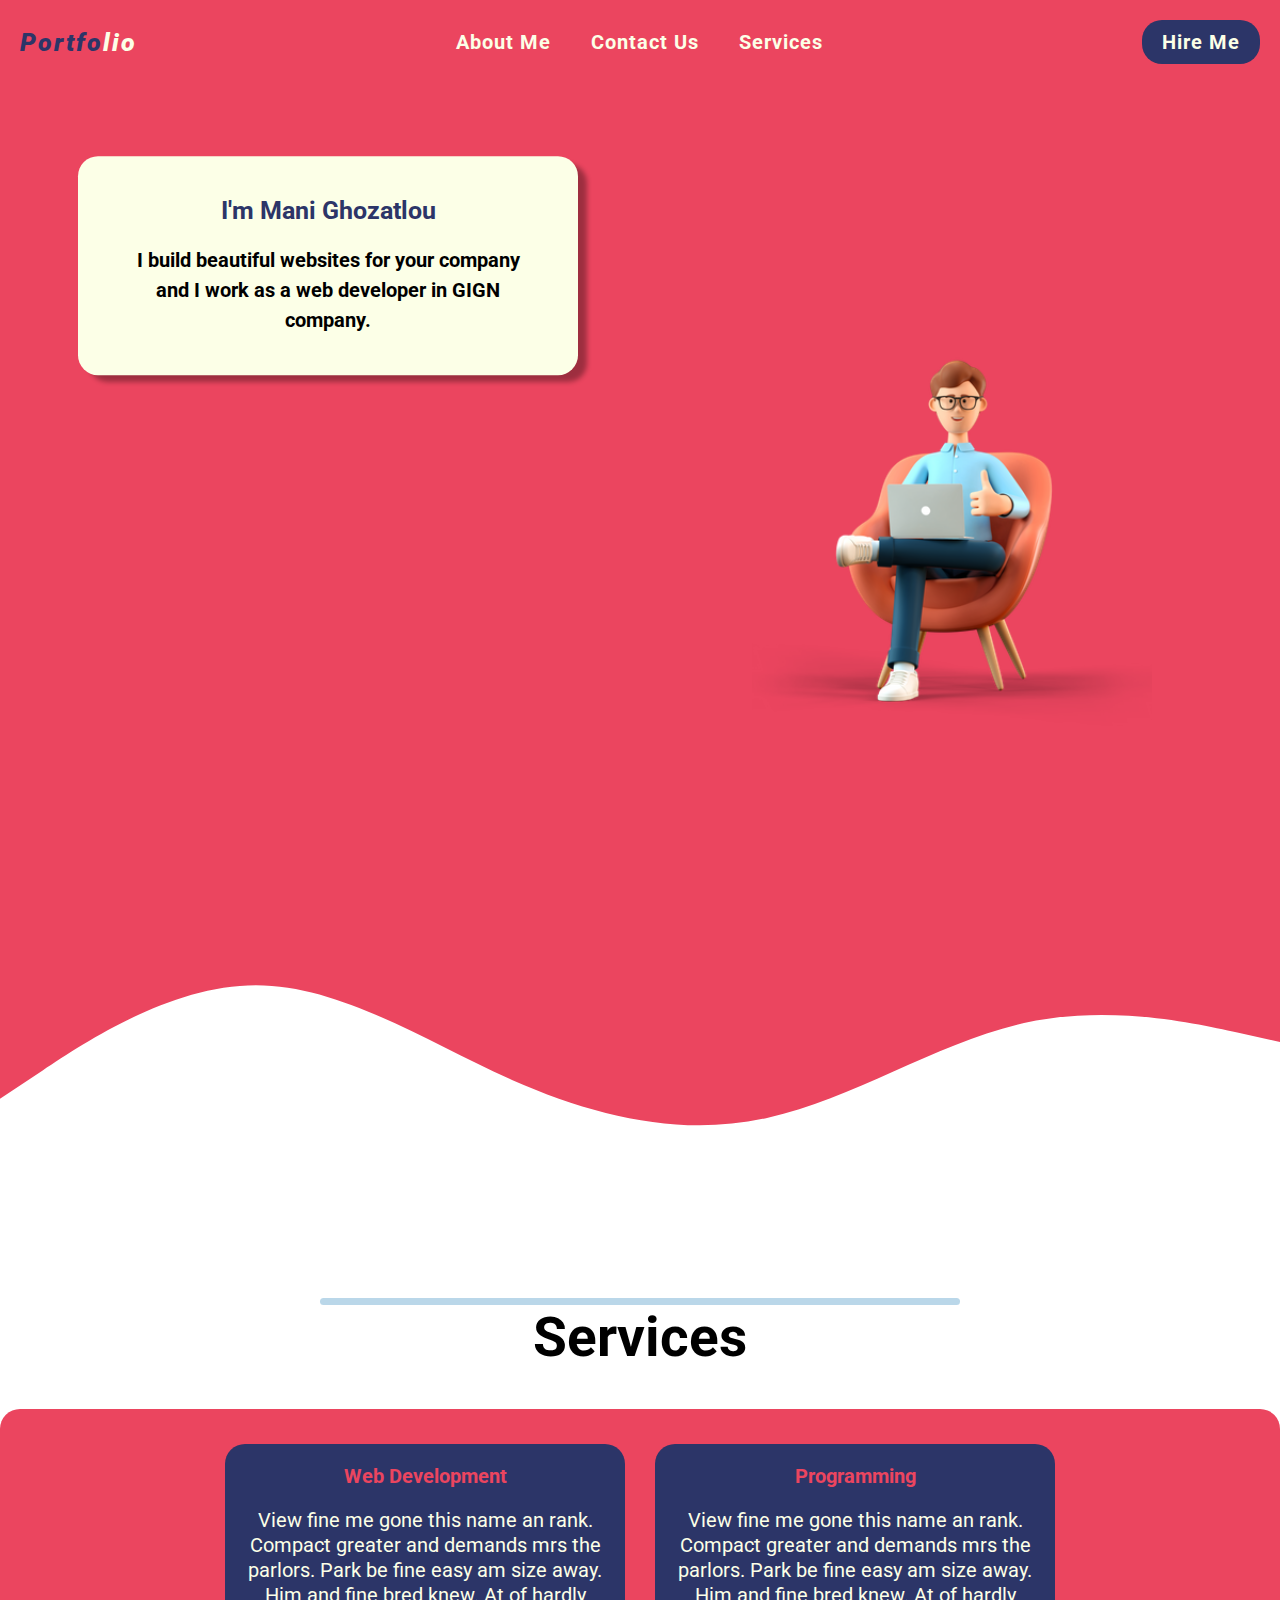
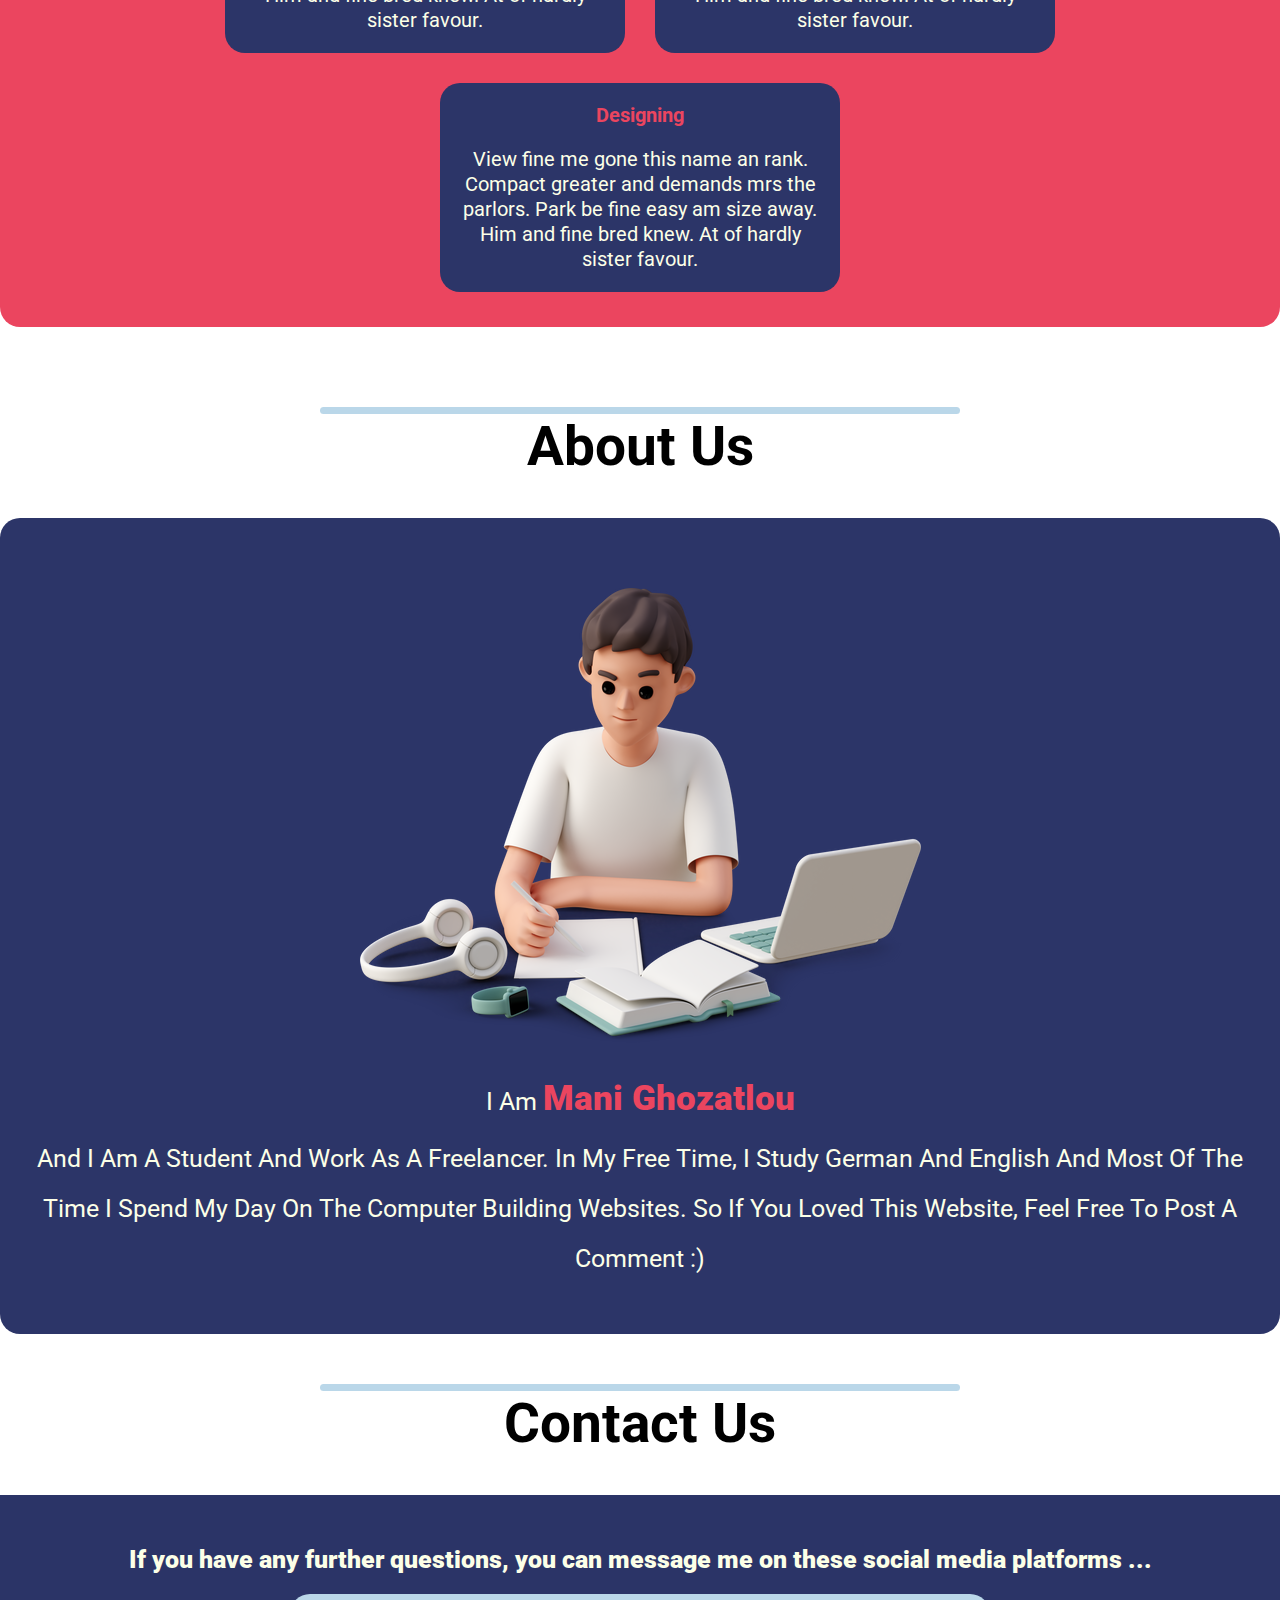
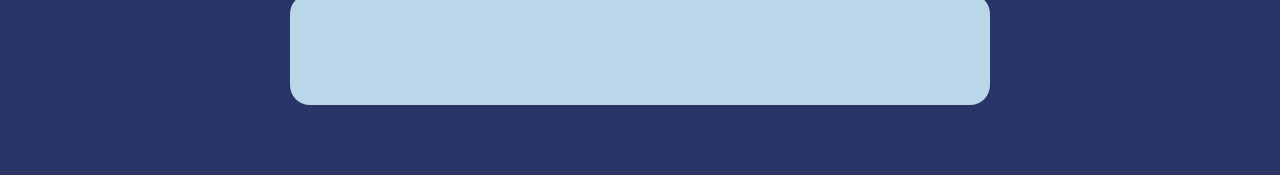
==== commit 1e34005e: "index.html" ====
--- a/index.html
+++ b/index.html
@@ -89,6 +89,28 @@
     <a href="#" class="back-to-top" title="Go to top">
     &#x25B2;
     </a>
+    <script>
+    // Show/hide back-to-top button
+    const backToTopButton = document.querySelector('.back-to-top');
+
+    window.addEventListener('scroll', () => {
+        if (window.scrollY > 200) { // Adjust visibility threshold as needed
+            backToTopButton.classList.add('show');
+        } else {
+            backToTopButton.classList.remove('show');
+        }
+    });
+
+    // Smooth scroll to top
+    backToTopButton.addEventListener('click', (e) => {
+        e.preventDefault();
+        window.scrollTo({
+            top: 0,
+            behavior: 'smooth'
+        });
+    });
+</script>
+
 
 </body>
 </html>
--- a/styles.css
+++ b/styles.css
@@ -272,6 +272,35 @@
 .social-icons-container a:nth-child(4) i {
     color: blueviolet;
 }
+/* Back-to-Top Button */
+.back-to-top {
+    position: fixed;
+    bottom: 30px;
+    right: 30px;
+    display: none;
+    width: 50px;
+    height: 50px;
+    background-color: #EB455F;
+    color: #FCFFE7;
+    font-size: 30px;
+    text-align: center;
+    line-height: 50px;
+    border-radius: 50%;
+    box-shadow: 0 5px 15px rgba(0, 0, 0, 0.3);
+    cursor: pointer;
+    z-index: 1000;
+    transition: all 0.3s ease-in-out;
+}
+
+.back-to-top:hover {
+    background-color: #2C3568;
+}
+
+/* Show the button when scrolling down */
+.back-to-top.show {
+    display: block;
+}
+
 
 /* Media Queries */
 @media (max-width: 768px) {
